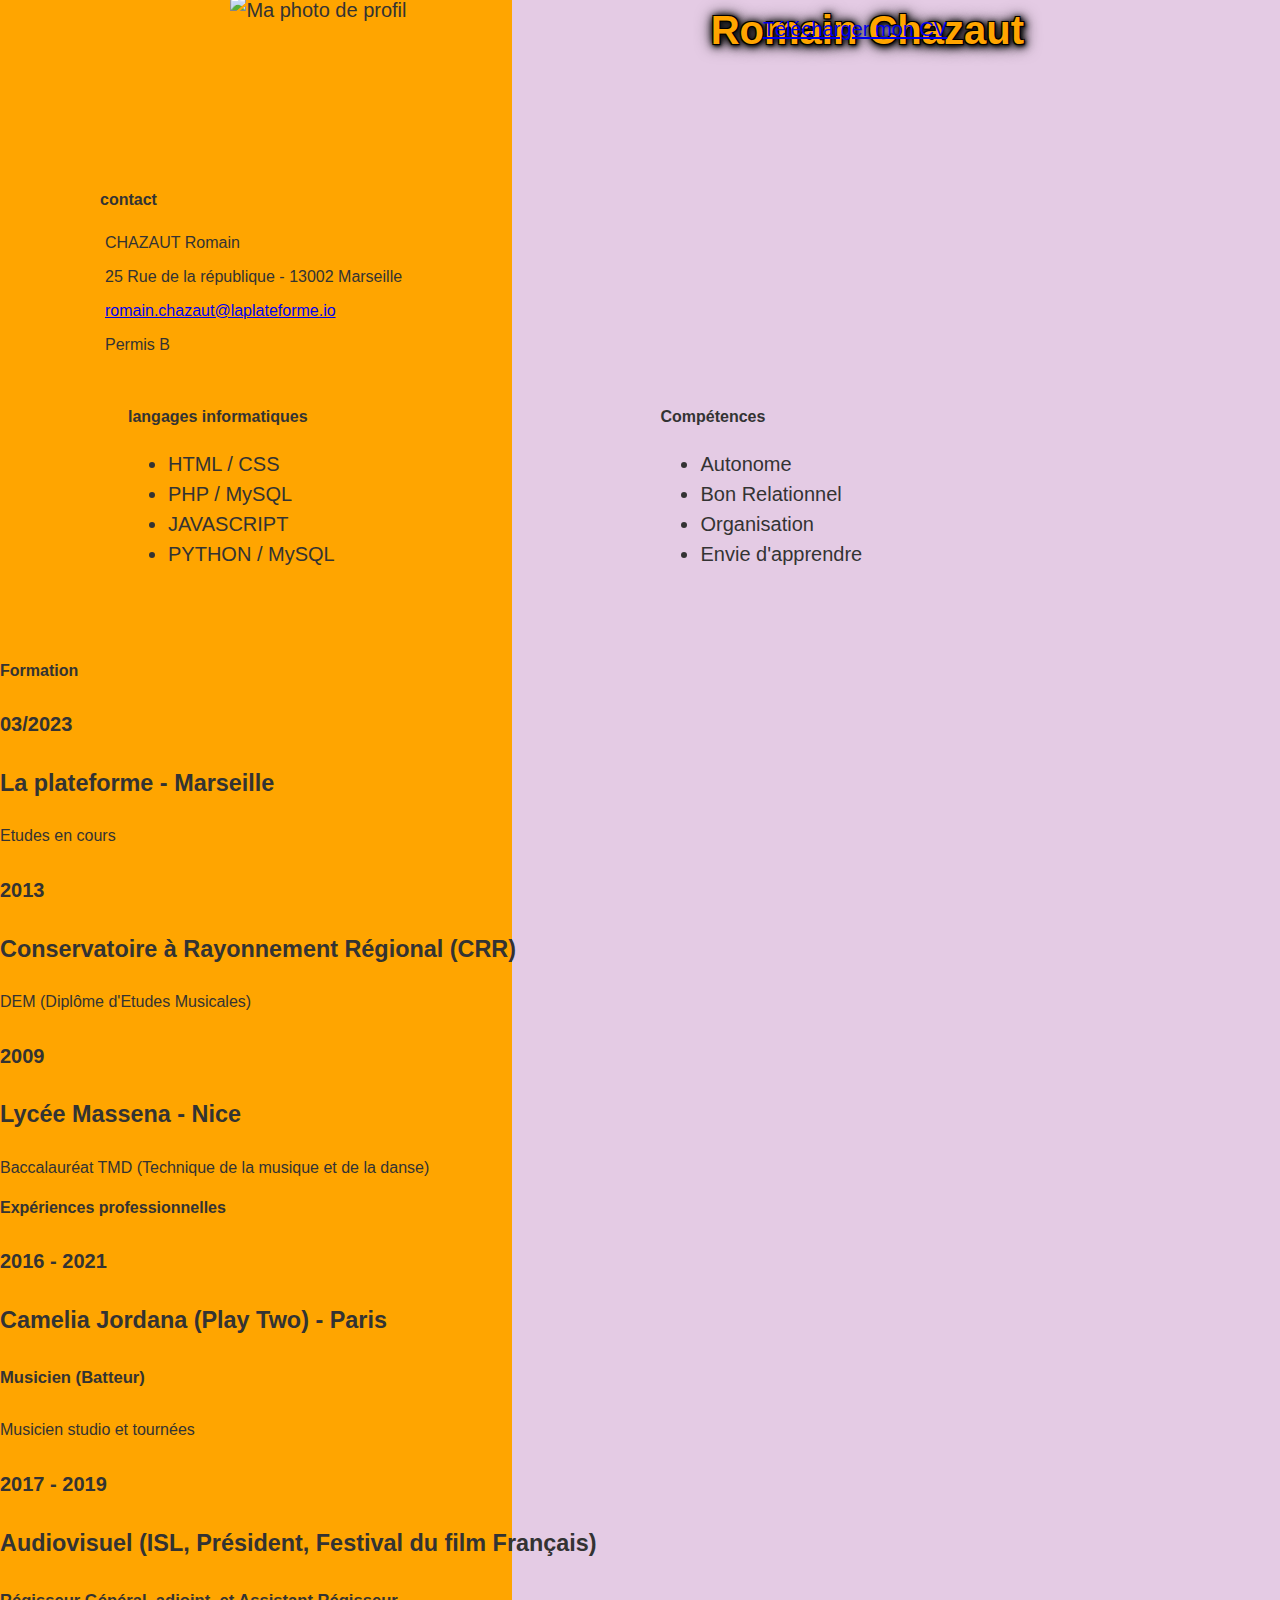
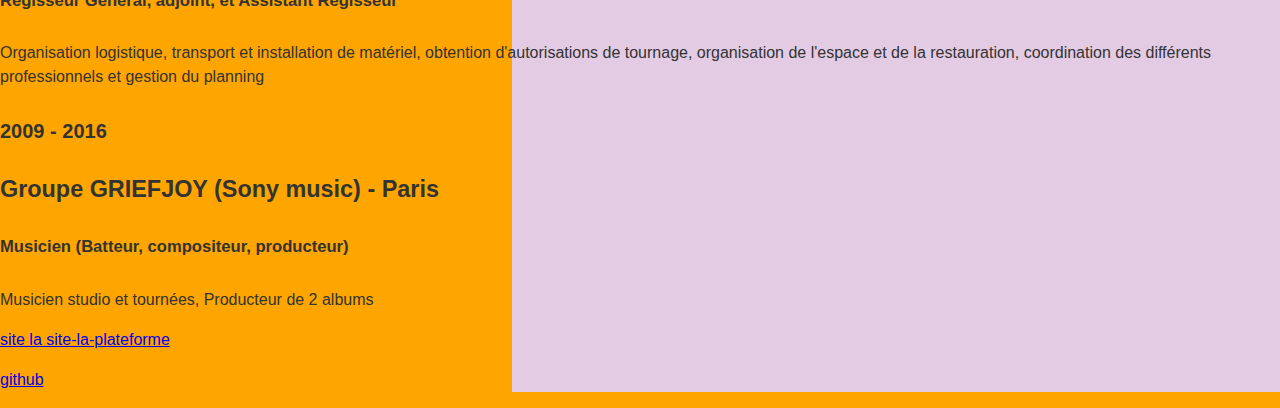
==== index.html @ e2d009b5 "4th commit" ====
<!DOCTYPE html>
<html lang="fr">
<head>
    <meta charset="UTF-8">
    <meta http-equiv="X-UA-Compatible" content="IE=edge">
    <meta name="CV" content="width=device-width, initial-scale=1.0">
    <link rel="stylesheet" href="cv-romain-chazaut.css">
    <title>Mon CV</title>
</head>
<body>
    <header>
        <h1>Romain Chazaut</h1>
    </header>


    <main>
        <section class="intro">
            <div class="photo">
                <img src="photo-profil.jpg" width="315" height="300" alt="Ma photo de profil">
            </div>
                
            <article class="A-propos">
                <div>
                    <h2>A propos de moi</h2>
                        <p>La plateforme Marseille - développement Web</p>
                        <a href="#" download>Télécharger mon CV</a>
                </div>
            </article>
        </section>
        <section class="Contact">
                <div class="contact">
                    <h2>contact</h2>
                <div class="contact-flex">
                        <p>CHAZAUT Romain</p>
                </div>
                <div class="contact-flex">
                        <p>25 Rue de la république - 13002 Marseille</p>
                </div>
                <div class="contact-flex">
                        <p><a href="mailto:romain.chazaut@laplateforme.io">romain.chazaut@laplateforme.io</a></p>
                </div>
                <div class="contact-flex">
                        <p>Permis B </p>
                </div>
                <div class="social">
                            <a href="#"><img src="" alt=""></a>
                </div>
        </section>

        
        <section class="Comp">
            <article>
                <h2>langages informatiques</h2>
                <ul>
                    <li>HTML / CSS</li>
                    <li>PHP / MySQL</li>
                    <li>JAVASCRIPT</li>
                    <li>PYTHON / MySQL</li>
                </ul>
            </article>
            <article>
                <h2>Compétences</h2>
                <ul>
                    <li>Autonome</li>
                    <li>Bon Relationnel</li>
                    <li>Organisation</li>
                    <li>Envie d'apprendre</li>
                </ul>
            </article>
        </section>


        <section>
                <h2>Formation</h2>
            <div>
                <h4>03/2023</h4>
                <h3>La plateforme - Marseille</h3>
                    <p>Etudes en cours</p>
            </div>
            <div>
                <h4>2013</h4>
                <h3>Conservatoire à Rayonnement Régional (CRR)</h3>
                    <p>DEM (Diplôme d'Etudes Musicales)</p>
            </div>
            <div>
                <h4>2009</h4>
                <h3>Lycée Massena - Nice</h3>
                    <p>Baccalauréat TMD (Technique de la musique et de la danse)</p>
            </div>
        </section>

        <section>
                <h2>Expériences professionnelles</h2>

            <div>
                <h4>2016 - 2021</h4>
                <h3>Camelia Jordana (Play Two) - Paris</h3>
                <h5>Musicien (Batteur)</h5>
                    <p>Musicien studio et tournées</p>
            </div>    
            <div>
                <h4>2017 - 2019</h4>
                <h3>Audiovisuel (ISL, Président, Festival du film Français)</h3>
                <h5>Régisseur Général, adjoint, et Assistant Régisseur</h5>
                    <p>Organisation logistique, transport et installation de matériel, obtention d'autorisations de tournage, organisation de l'espace et de la restauration, coordination des différents professionnels et gestion du planning</p>
            </div>
            <div>
                <h4>2009 - 2016</h4>
                <h3>Groupe GRIEFJOY (Sony music) - Paris</h3>
                <h5>Musicien (Batteur, compositeur, producteur)</h5>
                    <p>Musicien studio et tournées, Producteur de 2 albums</p>
                </div>
        </section>

        <a target="_blank" href="site-la-plateforme/accueil.html"><p>site la site-la-plateforme</p></a>
        <a target="_blank" href="https://github.com/romain-chazaut/Plesk"><p>github</p></a>
       
    </main>
    
    
</body>
</html>
---- cv-romain-chazaut.css ----
body {
    font-family: Arial, sans-serif;
    font-size: 20px;
    line-height: 1.5;
    color: #333;
    margin: 0;
    padding: 0;
    position: relative;
    background-color: #FFA500;
}

body::before {
    content: "";
    position: absolute;
    top: 0;
    right: 0;
    width: 60%;
    bottom: 0;
    background-color: #E4CBE4;
    z-index: -1;
}

h1, h2, p {
    font-size: medium;
}

h4 {
    font-size: 20px;
}

.intro, .Comp {
    display: flex;
    justify-content: space-between;
    align-items: center;
    padding: 0 10%;
    margin-bottom: 50px;
}

.Comp {
    flex-wrap: wrap;
}

.photo {
    margin: -65px 0 100px 10%;
}

.A-propos {
    text-align: right;
    margin: -220px 20% 0 0;
    
}

.Contact .contact { 
    display: flex;
    flex-direction: column;
    align-items: flex-start;
    margin: 50px 0 0 50px;
    padding-left: 50px;
}

.Contact p {
    margin: 5px;
}

h1 {
    text-align: right;
    text-shadow: -1px -1px 0 #000, 1px -1px 0 #000, -1px 1px 0 #000, 1px 1px 0 #000, 1px 1px 2px #141414, 1px 1px 3px #141414, 1px 1px 5px #141414, 1px 1px 7px #141414, 1px 1px 10px #141414, 1px 1px 12px #141414, 1px 1px 18px #141414;
    color: #FFA500;
    margin: 0 20% 0 0;
    font-size: 40px;
    
}

.Comp ul {
    list-style-position: inherit; 
}

.Comp li {
    text-align: left;
}

.Comp article {
    flex: 0 0 48%;
    box-sizing: border-box;
    margin-bottom: 20px;
}
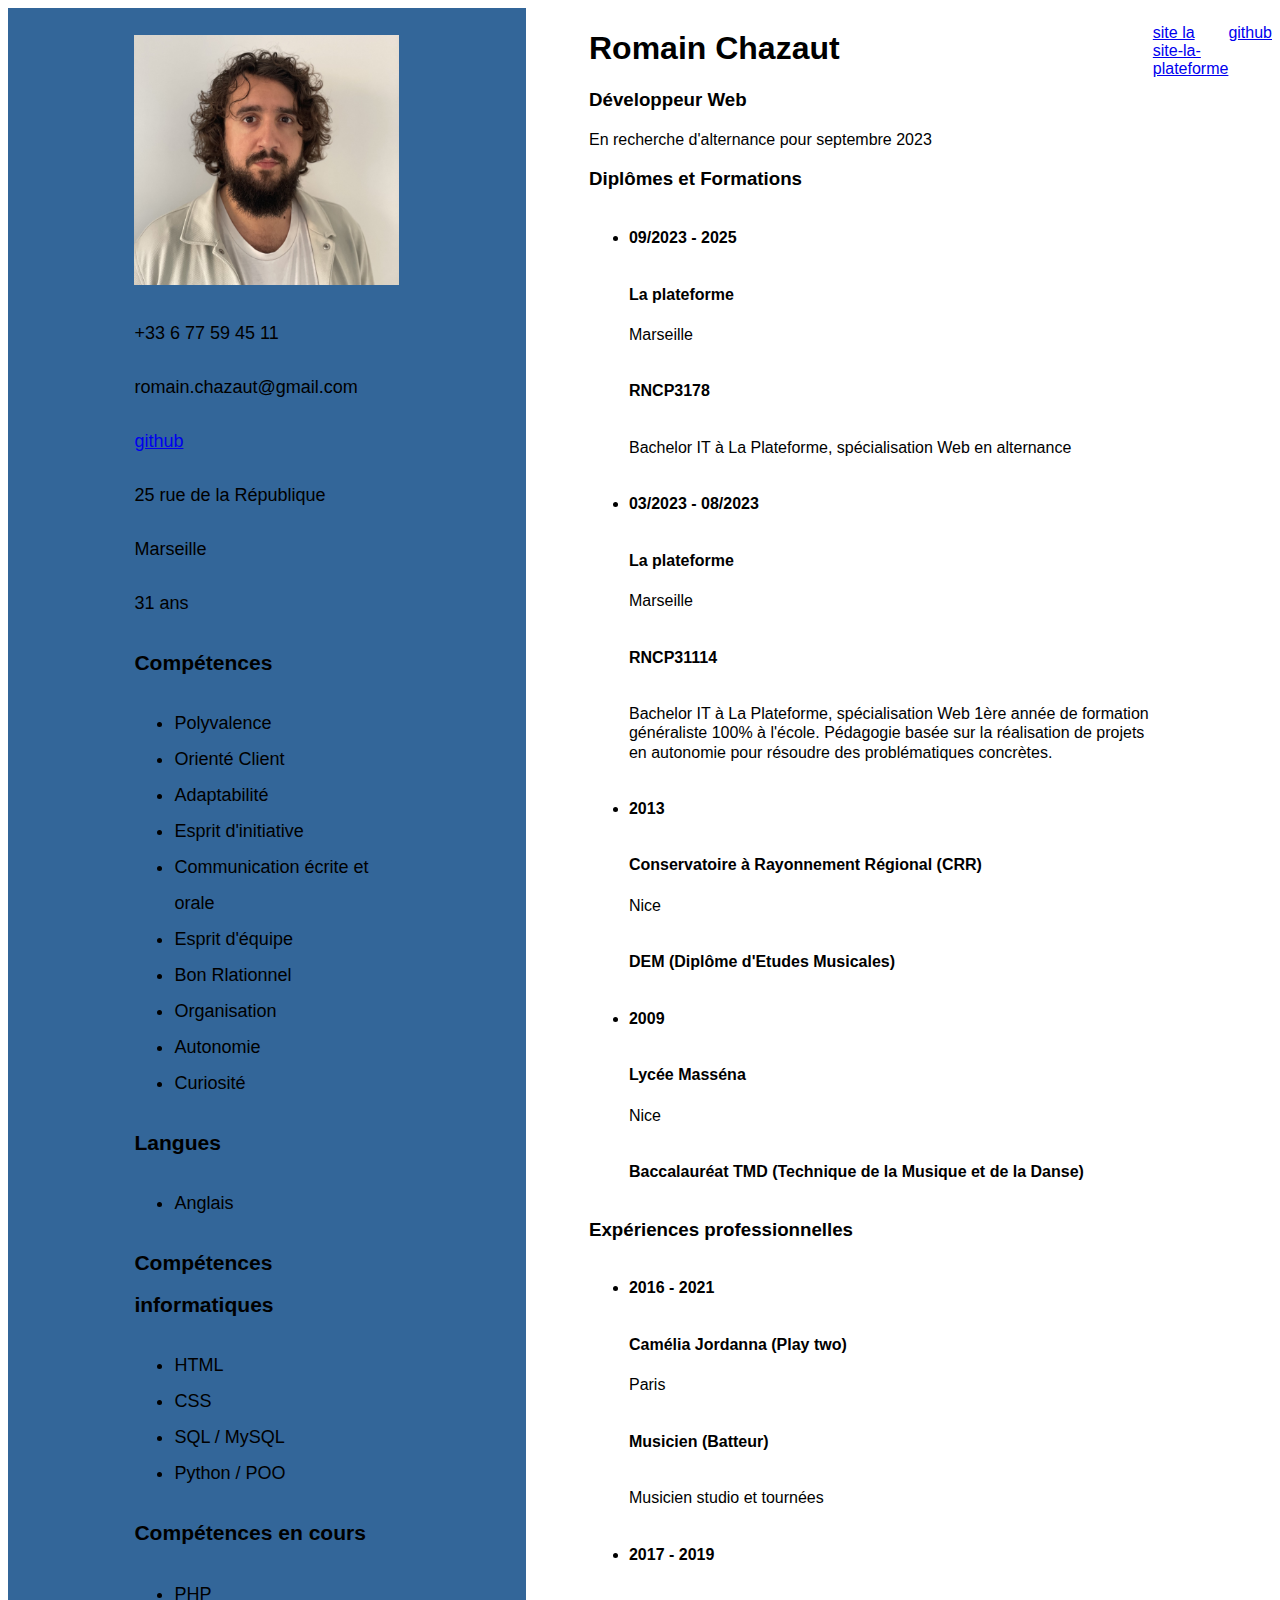
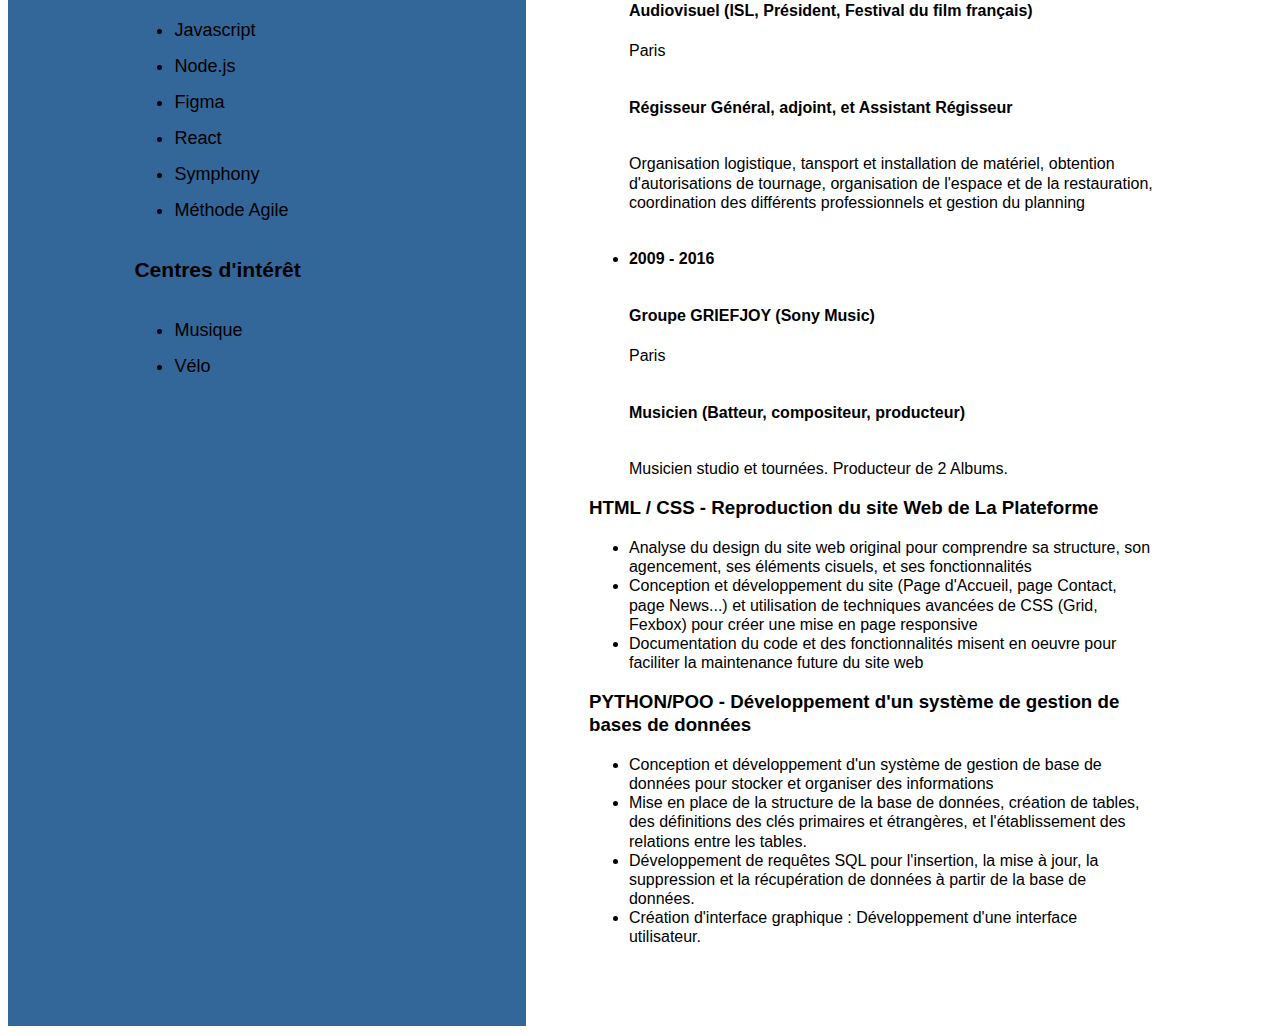
==== commit b0fe5816: "commit new CV" ====
--- a/index.html
+++ b/index.html
@@ -8,109 +8,151 @@
     <title>Mon CV</title>
 </head>
 <body>
-    <header>
-        <h1>Romain Chazaut</h1>
-    </header>
 
 
     <main>
-        <section class="intro">
+        <section class="column-left">
             <div class="photo">
-                <img src="photo-profil.jpg" width="315" height="300" alt="Ma photo de profil">
+                <img src="photo-profil.jpg" width="265" height="250" alt="Ma photo de profil">
             </div>
-                
-            <article class="A-propos">
-                <div>
-                    <h2>A propos de moi</h2>
-                        <p>La plateforme Marseille - développement Web</p>
-                        <a href="#" download>Télécharger mon CV</a>
-                </div>
+            <p>+33 6 77 59 45 11</p>
+            <p>romain.chazaut@gmail.com</p>
+            <a href="https://github.com/romain-chazaut"><p>github</p></a>
+            <p>25 rue de la République</p>
+            <p>Marseille</p>
+            <p>31 ans</p>
+            <h3>Compétences</h3>
+            <ul>
+                <li>Polyvalence</li>
+                <li>Orienté Client</li>
+                <li>Adaptabilité</li>
+                <li>Esprit d'initiative</li>
+                <li>Communication écrite et orale</li>
+                <li>Esprit d'équipe</li>
+                <li>Bon Rlationnel</li>
+                <li>Organisation</li>
+                <li>Autonomie</li>
+                <li>Curiosité</li>
+            </ul>
+            <h3>Langues</h3>
+            <ul>
+                <li>Anglais</li>
+            </ul>
+            <h3>Compétences informatiques</h3>
+            <ul>
+                <li>HTML</li>
+                <li>CSS</li>
+                <li>SQL / MySQL</li>
+                <li>Python / POO</li>
+            </ul>
+            <h3>Compétences en cours</h3>
+            <ul>
+                <li>PHP</li>
+                <li>Javascript</li>
+                <li>Node.js</li>
+                <li>Figma</li>
+                <li>React</li>
+                <li>Symphony</li>
+                <li>Méthode Agile</li>
+            </ul>
+            <h3>Centres d'intérêt</h3>
+            <ul>
+                <li>Musique</li>
+                <li>Vélo</li>
+            </ul>
+
+
+
+        </section>
+        <section class="column-right">
+            <header>
+                <h1>Romain Chazaut</h1>
+                <h3>Développeur Web</h3>
+                <p>En recherche d'alternance pour septembre 2023</p>
+            </header>
+            <article class="sudies1">
+                <h3>Diplômes et Formations</h3>
+                <ul><li><h6>09/2023 - 2025 </h6>
+                <h4>La plateforme</h4>
+                <p>Marseille</p>
+                <h6>RNCP3178</h6>
+                <p>Bachelor IT à La Plateforme, spécialisation Web en alternance</p></li></ul>
             </article>
-        </section>
-        <section class="Contact">
-                <div class="contact">
-                    <h2>contact</h2>
-                <div class="contact-flex">
-                        <p>CHAZAUT Romain</p>
-                </div>
-                <div class="contact-flex">
-                        <p>25 Rue de la république - 13002 Marseille</p>
-                </div>
-                <div class="contact-flex">
-                        <p><a href="mailto:romain.chazaut@laplateforme.io">romain.chazaut@laplateforme.io</a></p>
-                </div>
-                <div class="contact-flex">
-                        <p>Permis B </p>
-                </div>
-                <div class="social">
-                            <a href="#"><img src="" alt=""></a>
-                </div>
+            <article class="studies2">
+                <ul><li><h6>03/2023 - 08/2023</h6>
+                <h4>La plateforme</h4>
+                <p>Marseille</p>
+                <h6>RNCP31114</h6>
+                <p>Bachelor IT à La Plateforme, spécialisation Web 
+                   1ère année de formation généraliste 100% à l'école. 
+                   Pédagogie basée sur la réalisation de projets en autonomie pour résoudre des problématiques 
+                   concrètes.</p></li></ul>    
+            </article>
+            <article class="studies3">
+                <ul><li><h6>2013</h6>
+                <h4>Conservatoire à Rayonnement Régional (CRR)</h4>
+                <p>Nice</p>
+                <h6>DEM (Diplôme d'Etudes Musicales)</h6></li></ul>
+            </article>
+            <article class="studies4">
+                <ul><li><h6>2009</h6>
+                <h4>Lycée Masséna</h4>
+                <p>Nice</p>
+                <h6>Baccalauréat TMD (Technique de la Musique et de la Danse)</h6></li></ul>
+            </article>
+            <article class="xp-pro1">
+                <h3>Expériences professionnelles</h3>
+                <ul><li><h6>2016 - 2021</h6>
+                <h4>Camélia Jordanna (Play two)</h4>
+                <p>Paris</p>
+                <h6>Musicien (Batteur)</h6>
+                <p>Musicien studio et tournées</p></li></ul>
+            </article>
+            <article class="xp-pro2">
+                <ul><li><h6>2017 - 2019</h6>
+                <h4>Audiovisuel (ISL, Président, Festival du film français)</h4>
+                <p>Paris</p>
+                <h6>Régisseur Général, adjoint, et Assistant Régisseur</h6>
+                <p>Organisation logistique, tansport et installation de matériel, obtention 
+                   d'autorisations de tournage, organisation de l'espace et de la restauration, 
+                   coordination des différents professionnels et gestion du planning</p></li></ul>
+            </article>
+            <article class="xp-pro4">
+                <ul><li><h6>2009 - 2016</h6>
+                <h4>Groupe GRIEFJOY (Sony Music)</h4>
+                <p>Paris</p>
+                <h6>Musicien (Batteur, compositeur, producteur)</h6>
+                <p>Musicien studio et tournées. Producteur de 2 Albums.</p></li></ul>
+            </article>
+            <article class="projects">
+                <h3>HTML / CSS - Reproduction du site Web de La Plateforme</h3>
+                <ul>
+                    <li>Analyse du design du site web original pour comprendre sa structure, son agencement, ses éléments cisuels, et ses fonctionnalités</li>
+                    <li>Conception et développement du site (Page d'Accueil, page Contact, page News...) et utilisation de techniques avancées de CSS (Grid, Fexbox) pour créer une mise en page responsive</li>
+                    <li>Documentation du code et des fonctionnalités misent en oeuvre pour faciliter la maintenance future du site web</li>
+                </ul>
+                <h3>PYTHON/POO - Développement d'un système de gestion de bases de données</h3>
+                <ul>
+                    <li>Conception et développement d'un système de gestion de base de données pour stocker et organiser des informations</li>
+                    <li>Mise en place de la structure de la base de données, création de tables, des définitions des clés primaires et étrangères, et l'établissement des relations entre les tables.</li>
+                    <li>Développement de requêtes SQL pour l'insertion, la mise à jour, la suppression et la récupération de données à partir de la base de données.</li>
+                    <li>Création d'interface graphique : Développement d'une interface utilisateur.</li>
+                </ul>
+            </article>
+
+
+
         </section>
 
         
-        <section class="Comp">
-            <article>
-                <h2>langages informatiques</h2>
-                <ul>
-                    <li>HTML / CSS</li>
-                    <li>PHP / MySQL</li>
-                    <li>JAVASCRIPT</li>
-                    <li>PYTHON / MySQL</li>
-                </ul>
-            </article>
-            <article>
-                <h2>Compétences</h2>
-                <ul>
-                    <li>Autonome</li>
-                    <li>Bon Relationnel</li>
-                    <li>Organisation</li>
-                    <li>Envie d'apprendre</li>
-                </ul>
-            </article>
-        </section>
+            
+        
+    
 
 
-        <section>
-                <h2>Formation</h2>
-            <div>
-                <h4>03/2023</h4>
-                <h3>La plateforme - Marseille</h3>
-                    <p>Etudes en cours</p>
-            </div>
-            <div>
-                <h4>2013</h4>
-                <h3>Conservatoire à Rayonnement Régional (CRR)</h3>
-                    <p>DEM (Diplôme d'Etudes Musicales)</p>
-            </div>
-            <div>
-                <h4>2009</h4>
-                <h3>Lycée Massena - Nice</h3>
-                    <p>Baccalauréat TMD (Technique de la musique et de la danse)</p>
-            </div>
-        </section>
 
-        <section>
-                <h2>Expériences professionnelles</h2>
-
-            <div>
-                <h4>2016 - 2021</h4>
-                <h3>Camelia Jordana (Play Two) - Paris</h3>
-                <h5>Musicien (Batteur)</h5>
-                    <p>Musicien studio et tournées</p>
-            </div>    
-            <div>
-                <h4>2017 - 2019</h4>
-                <h3>Audiovisuel (ISL, Président, Festival du film Français)</h3>
-                <h5>Régisseur Général, adjoint, et Assistant Régisseur</h5>
-                    <p>Organisation logistique, transport et installation de matériel, obtention d'autorisations de tournage, organisation de l'espace et de la restauration, coordination des différents professionnels et gestion du planning</p>
-            </div>
-            <div>
-                <h4>2009 - 2016</h4>
-                <h3>Groupe GRIEFJOY (Sony music) - Paris</h3>
-                <h5>Musicien (Batteur, compositeur, producteur)</h5>
-                    <p>Musicien studio et tournées, Producteur de 2 albums</p>
-                </div>
-        </section>
+                
+            
 
         <a target="_blank" href="site-la-plateforme/accueil.html"><p>site la site-la-plateforme</p></a>
         <a target="_blank" href="https://github.com/romain-chazaut/Plesk"><p>github</p></a>
--- a/cv-romain-chazaut.css
+++ b/cv-romain-chazaut.css
@@ -1,86 +1,36 @@
-body {
-    font-family: Arial, sans-serif;
-    font-size: 20px;
-    line-height: 1.5;
-    color: #333;
-    margin: 0;
-    padding: 0;
-    position: relative;
-    background-color: #FFA500;
+* {
+    font-family: 'Ubuntu', sans-serif;
 }
 
-body::before {
-    content: "";
-    position: absolute;
-    top: 0;
-    right: 0;
-    width: 60%;
-    bottom: 0;
-    background-color: #E4CBE4;
-    z-index: -1;
+main {
+    display: flex;
 }
 
-h1, h2, p {
-    font-size: medium;
-}
-
-h4 {
-    font-size: 20px;
-}
-
-.intro, .Comp {
-    display: flex;
-    justify-content: space-between;
-    align-items: center;
-    padding: 0 10%;
-    margin-bottom: 50px;
-}
-
-.Comp {
-    flex-wrap: wrap;
-}
 
 .photo {
-    margin: -65px 0 100px 10%;
+    padding-top: 10%;
 }
-
-.A-propos {
-    text-align: right;
-    margin: -220px 20% 0 0;
+.column-right {
+    display: inline-block;
+    justify-content: flex-end;
+    padding-left: 5%;
+    line-height: 1.2;
+    padding-bottom: 5%;
+   
     
 }
 
-.Contact .contact { 
-    display: flex;
-    flex-direction: column;
-    align-items: flex-start;
-    margin: 50px 0 0 50px;
-    padding-left: 50px;
-}
 
-.Contact p {
-    margin: 5px;
-}
 
-h1 {
-    text-align: right;
-    text-shadow: -1px -1px 0 #000, 1px -1px 0 #000, -1px 1px 0 #000, 1px 1px 0 #000, 1px 1px 2px #141414, 1px 1px 3px #141414, 1px 1px 5px #141414, 1px 1px 7px #141414, 1px 1px 10px #141414, 1px 1px 12px #141414, 1px 1px 18px #141414;
-    color: #FFA500;
-    margin: 0 20% 0 0;
-    font-size: 40px;
+.column-left {
+    padding-left: 10%;
+    padding-right: 10%;
+    background-color: #336699;
+    font-size: large;
+    line-height: 2;
     
 }
 
-.Comp ul {
-    list-style-position: inherit; 
+h6 {
+    font-size: 16px;
 }
-
-.Comp li {
-    text-align: left;
-}
-
-.Comp article {
-    flex: 0 0 48%;
-    box-sizing: border-box;
-    margin-bottom: 20px;
-}
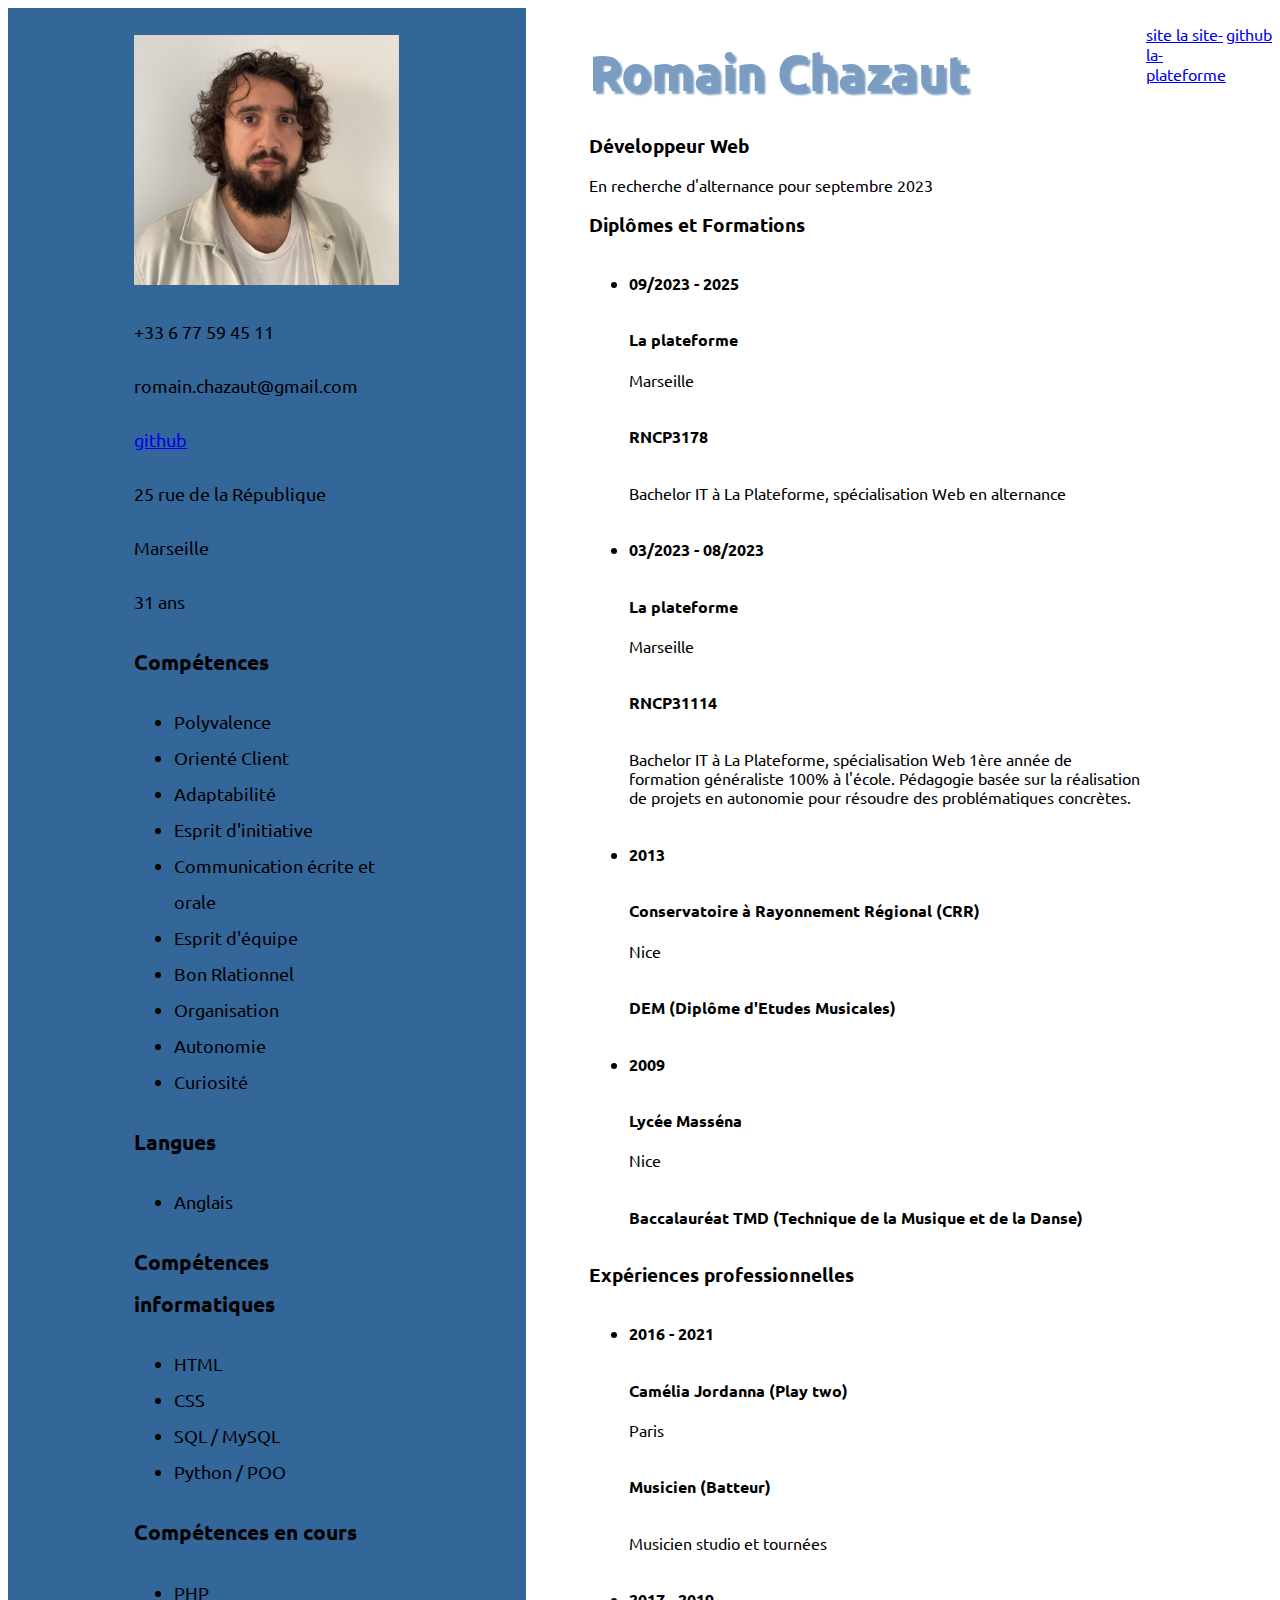
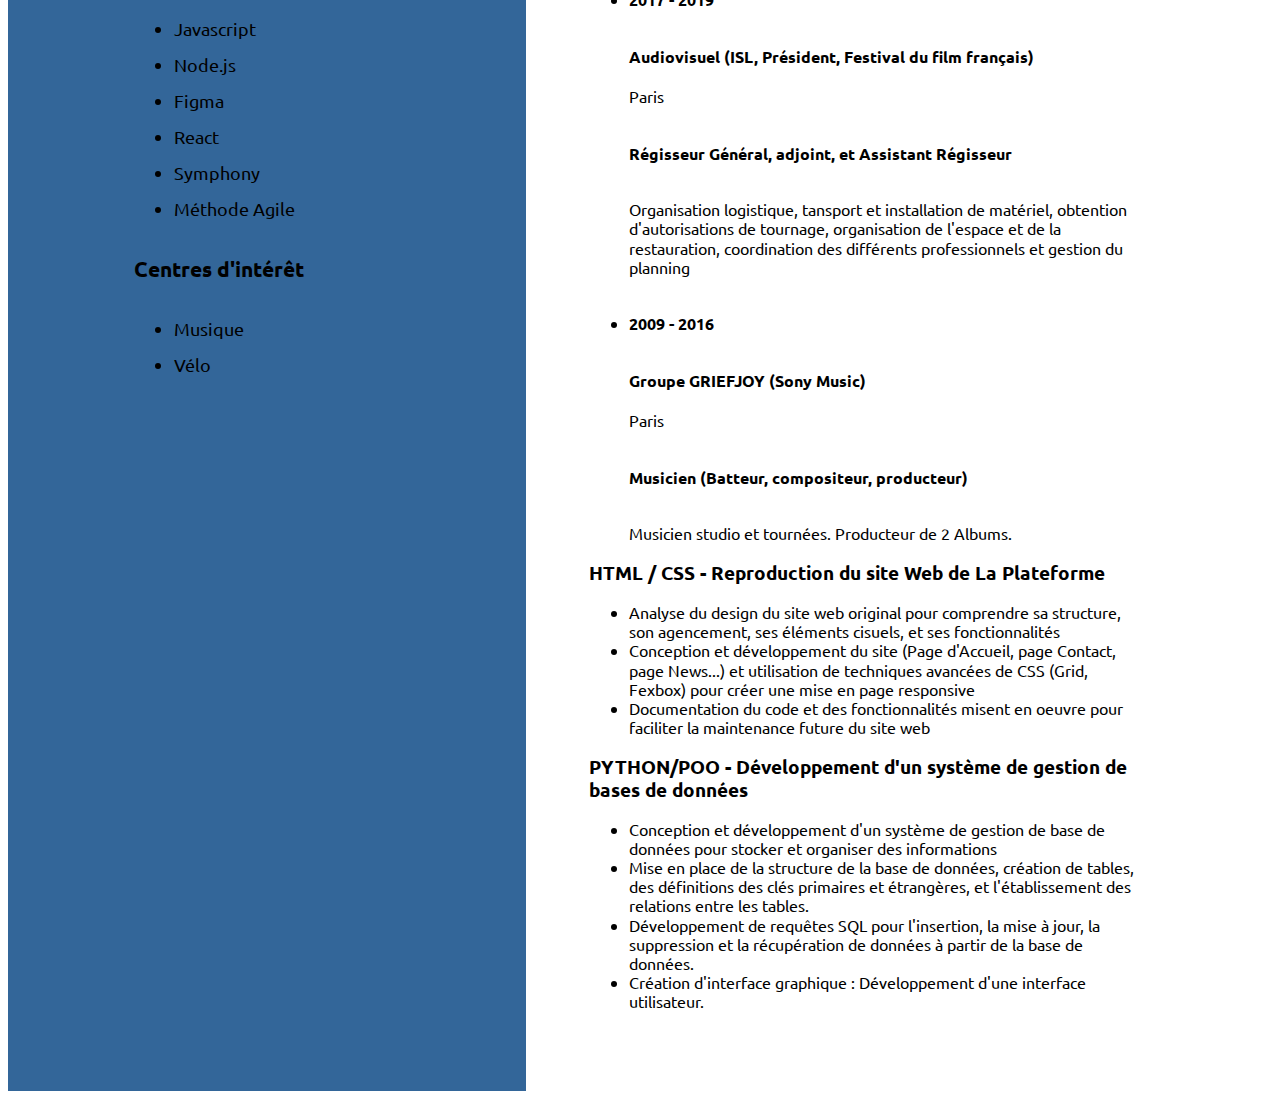
==== commit 1de0813e: "CV - Modif - Titre" ====
--- a/index.html
+++ b/index.html
@@ -5,6 +5,7 @@
     <meta http-equiv="X-UA-Compatible" content="IE=edge">
     <meta name="CV" content="width=device-width, initial-scale=1.0">
     <link rel="stylesheet" href="cv-romain-chazaut.css">
+    <link href="https://fonts.googleapis.com/css2?family=Ubuntu:ital,wght@0,400;0,700;1,400;1,500&display=swap" rel="stylesheet">
     <title>Mon CV</title>
 </head>
 <body>
--- a/cv-romain-chazaut.css
+++ b/cv-romain-chazaut.css
@@ -1,5 +1,13 @@
 * {
     font-family: 'Ubuntu', sans-serif;
+}
+
+h1 {
+    font-family: 'Ubuntu' sans-serif;
+    text-shadow: #7592ae;
+    text-shadow: 3px 3px 2px;
+    color: #7a9dc1;
+    font-size: 50px;
 }
 
 main {
@@ -9,6 +17,7 @@
 
 .photo {
     padding-top: 10%;
+    
 }
 .column-right {
     display: inline-block;
@@ -28,6 +37,7 @@
     background-color: #336699;
     font-size: large;
     line-height: 2;
+    position: relative;
     
 }
 
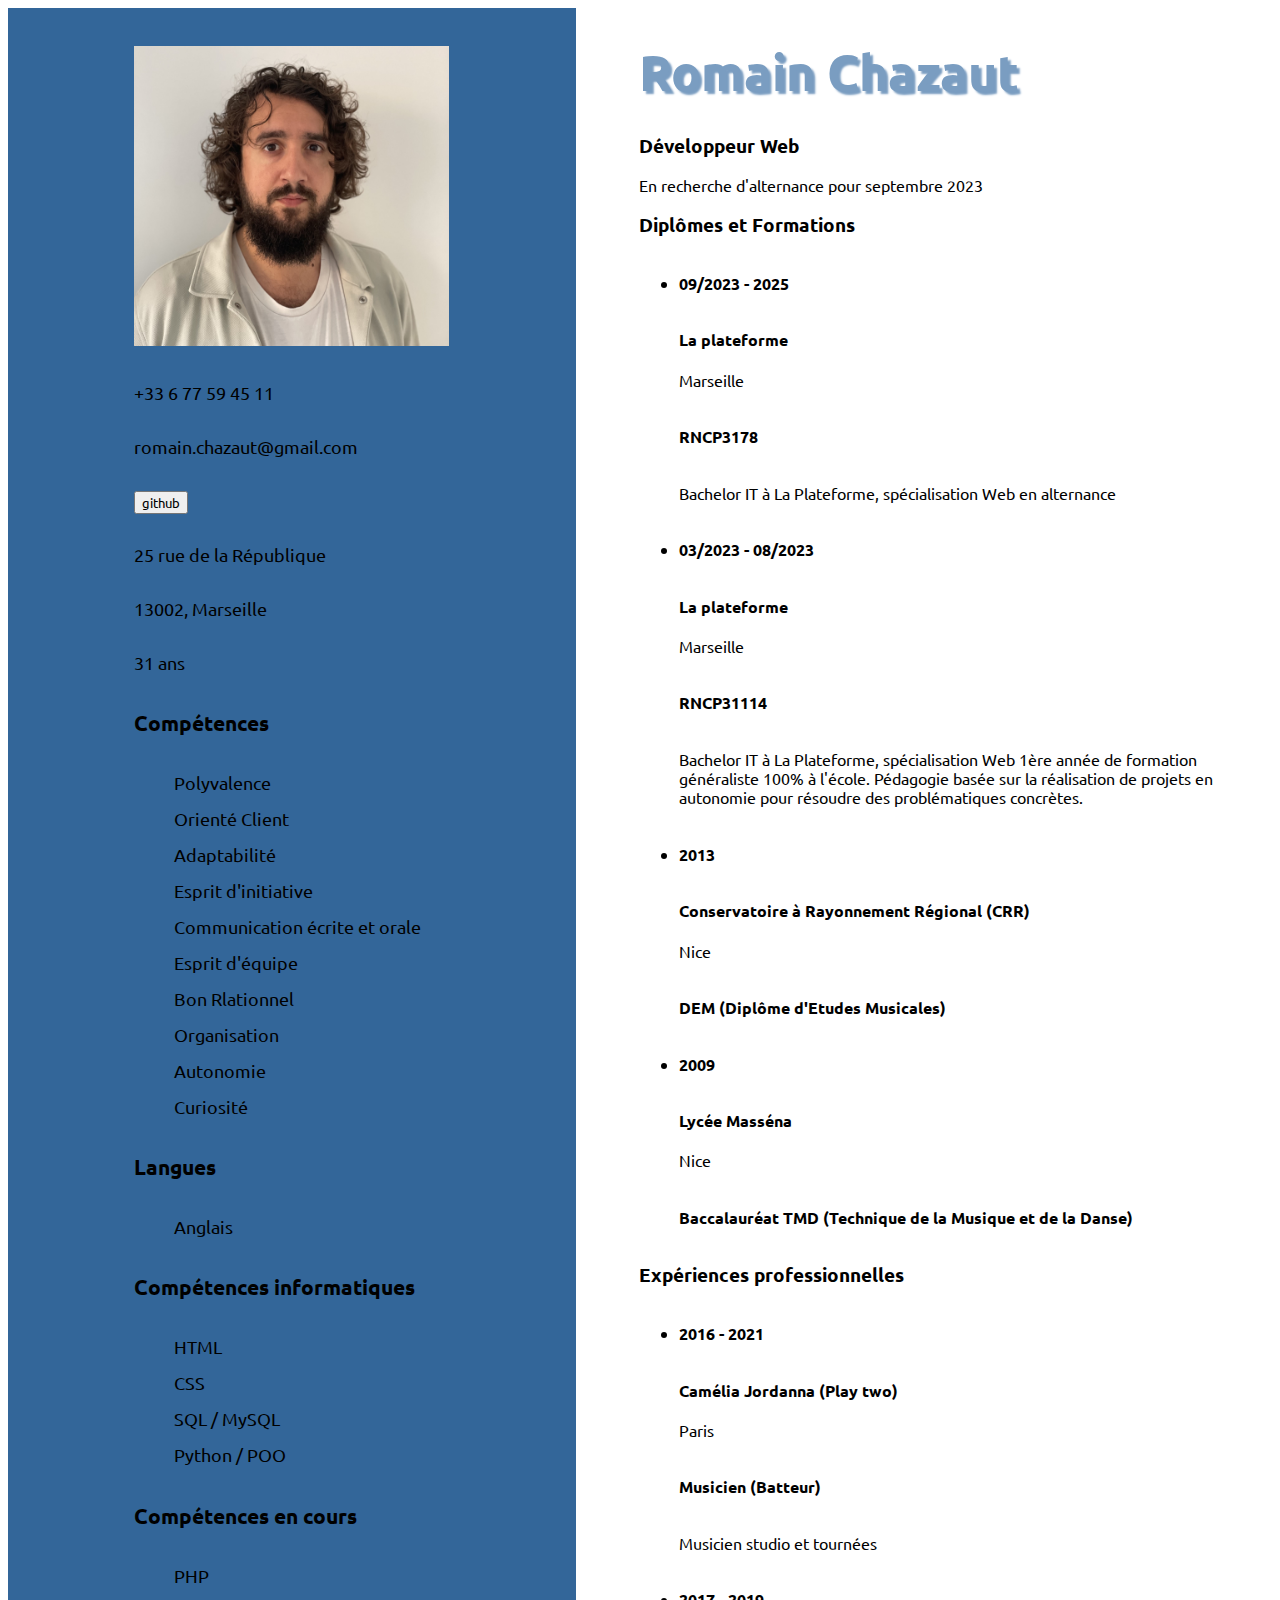
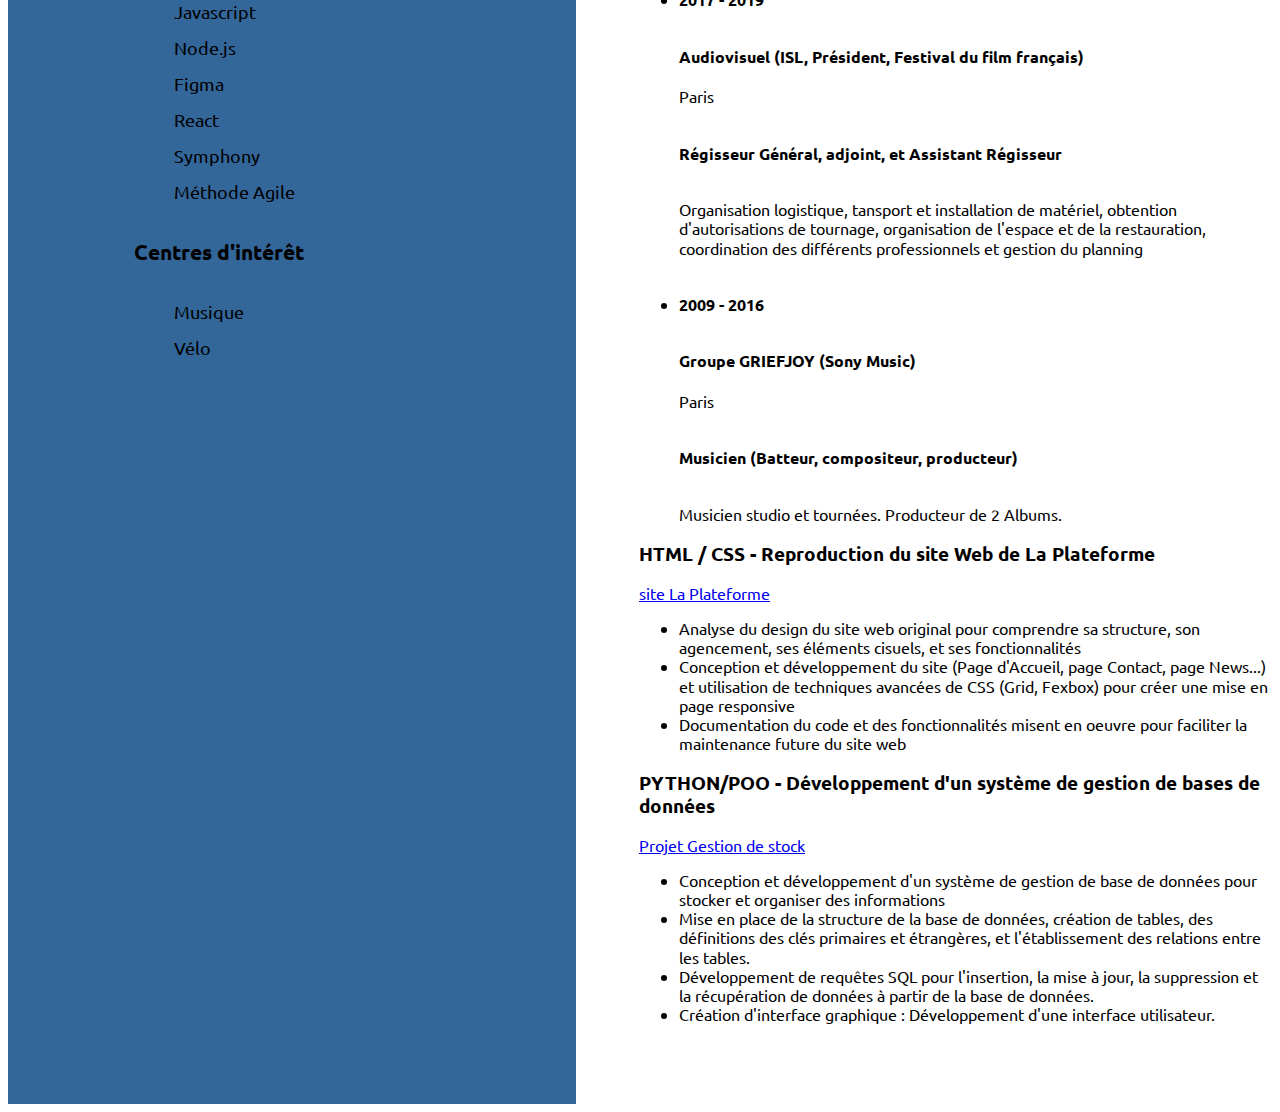
==== commit 8b76793a: "commit test CV Git Plesk" ====
--- a/index.html
+++ b/index.html
@@ -14,53 +14,54 @@
     <main>
         <section class="column-left">
             <div class="photo">
-                <img src="photo-profil.jpg" width="265" height="250" alt="Ma photo de profil">
+                <img src="photo-profil.jpg" width="315" height="300" alt="Ma photo de profil">
             </div>
             <p>+33 6 77 59 45 11</p>
             <p>romain.chazaut@gmail.com</p>
-            <a href="https://github.com/romain-chazaut"><p>github</p></a>
+            <input type="button" href="https://github.com/romain-chazaut/Plesk" value="github">
+
             <p>25 rue de la République</p>
-            <p>Marseille</p>
+            <p>13002, Marseille</p>
             <p>31 ans</p>
             <h3>Compétences</h3>
-            <ul>
-                <li>Polyvalence</li>
-                <li>Orienté Client</li>
-                <li>Adaptabilité</li>
-                <li>Esprit d'initiative</li>
-                <li>Communication écrite et orale</li>
-                <li>Esprit d'équipe</li>
-                <li>Bon Rlationnel</li>
-                <li>Organisation</li>
-                <li>Autonomie</li>
-                <li>Curiosité</li>
-            </ul>
-            <h3>Langues</h3>
-            <ul>
-                <li>Anglais</li>
-            </ul>
-            <h3>Compétences informatiques</h3>
-            <ul>
-                <li>HTML</li>
-                <li>CSS</li>
-                <li>SQL / MySQL</li>
-                <li>Python / POO</li>
-            </ul>
-            <h3>Compétences en cours</h3>
-            <ul>
-                <li>PHP</li>
-                <li>Javascript</li>
-                <li>Node.js</li>
-                <li>Figma</li>
-                <li>React</li>
-                <li>Symphony</li>
-                <li>Méthode Agile</li>
-            </ul>
-            <h3>Centres d'intérêt</h3>
-            <ul>
-                <li>Musique</li>
-                <li>Vélo</li>
-            </ul>
+                <ul class="competences">
+                    <li>Polyvalence</li>
+                    <li>Orienté Client</li>
+                    <li>Adaptabilité</li>
+                    <li>Esprit d'initiative</li>
+                    <li>Communication écrite et orale</li>
+                    <li>Esprit d'équipe</li>
+                    <li>Bon Rlationnel</li>
+                    <li>Organisation</li>
+                    <li>Autonomie</li>
+                    <li>Curiosité</li>
+                </ul>
+                <h3>Langues</h3>
+                <ul class="competences">
+                    <li>Anglais</li>
+                </ul>
+                <h3>Compétences informatiques</h3>
+                <ul class="competences">
+                    <li>HTML</li>
+                    <li>CSS</li>
+                    <li>SQL / MySQL</li>
+                    <li>Python / POO</li>
+                </ul>
+                <h3>Compétences en cours</h3>
+                <ul class="competences">
+                    <li>PHP</li>
+                    <li>Javascript</li>
+                    <li>Node.js</li>
+                    <li>Figma</li>
+                    <li>React</li>
+                    <li>Symphony</li>
+                    <li>Méthode Agile</li>
+                </ul>
+                <h3>Centres d'intérêt</h3>
+                <ul class="competences">
+                    <li>Musique</li>
+                    <li>Vélo</li>
+                </ul>
 
 
 
@@ -127,12 +128,14 @@
             </article>
             <article class="projects">
                 <h3>HTML / CSS - Reproduction du site Web de La Plateforme</h3>
+                <a target="_blank" href="site-la-plateforme/accueil.html"><p>site La Plateforme</p></a>
                 <ul>
                     <li>Analyse du design du site web original pour comprendre sa structure, son agencement, ses éléments cisuels, et ses fonctionnalités</li>
                     <li>Conception et développement du site (Page d'Accueil, page Contact, page News...) et utilisation de techniques avancées de CSS (Grid, Fexbox) pour créer une mise en page responsive</li>
                     <li>Documentation du code et des fonctionnalités misent en oeuvre pour faciliter la maintenance future du site web</li>
                 </ul>
                 <h3>PYTHON/POO - Développement d'un système de gestion de bases de données</h3>
+                <a target="_blank" href="https://github.com/romain-chazaut/gestion_de_stock"><p>Projet Gestion de stock</p></a>
                 <ul>
                     <li>Conception et développement d'un système de gestion de base de données pour stocker et organiser des informations</li>
                     <li>Mise en place de la structure de la base de données, création de tables, des définitions des clés primaires et étrangères, et l'établissement des relations entre les tables.</li>
@@ -155,8 +158,8 @@
                 
             
 
-        <a target="_blank" href="site-la-plateforme/accueil.html"><p>site la site-la-plateforme</p></a>
-        <a target="_blank" href="https://github.com/romain-chazaut/Plesk"><p>github</p></a>
+        
+        
        
     </main>
     
--- a/cv-romain-chazaut.css
+++ b/cv-romain-chazaut.css
@@ -3,7 +3,7 @@
 }
 
 h1 {
-    font-family: 'Ubuntu' sans-serif;
+    
     text-shadow: #7592ae;
     text-shadow: 3px 3px 2px;
     color: #7a9dc1;
@@ -16,7 +16,7 @@
 
 
 .photo {
-    padding-top: 10%;
+    padding-top: 12%;
     
 }
 .column-right {
@@ -25,8 +25,6 @@
     padding-left: 5%;
     line-height: 1.2;
     padding-bottom: 5%;
-   
-    
 }
 
 
@@ -38,8 +36,13 @@
     font-size: large;
     line-height: 2;
     position: relative;
-    
+    list-style: none;
 }
+
+.competences {
+    list-style: none;
+}
+
 
 h6 {
     font-size: 16px;
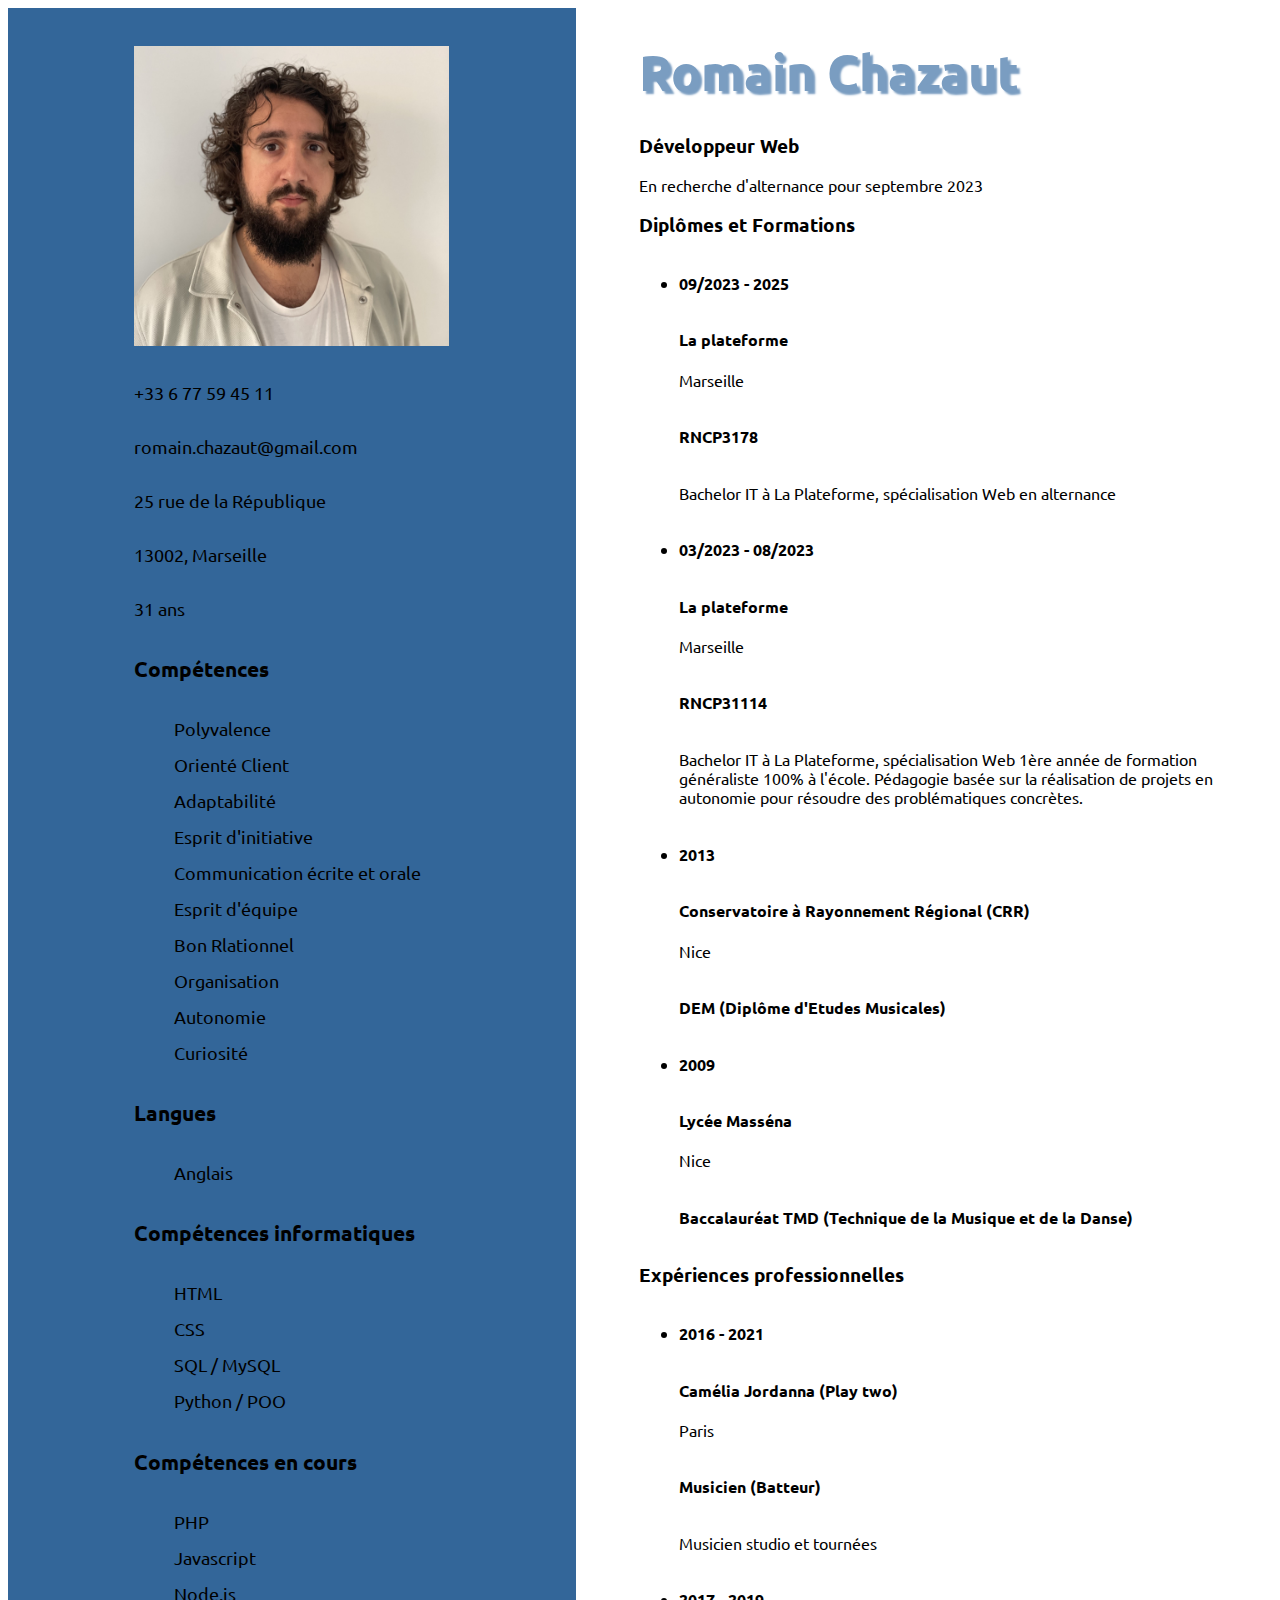
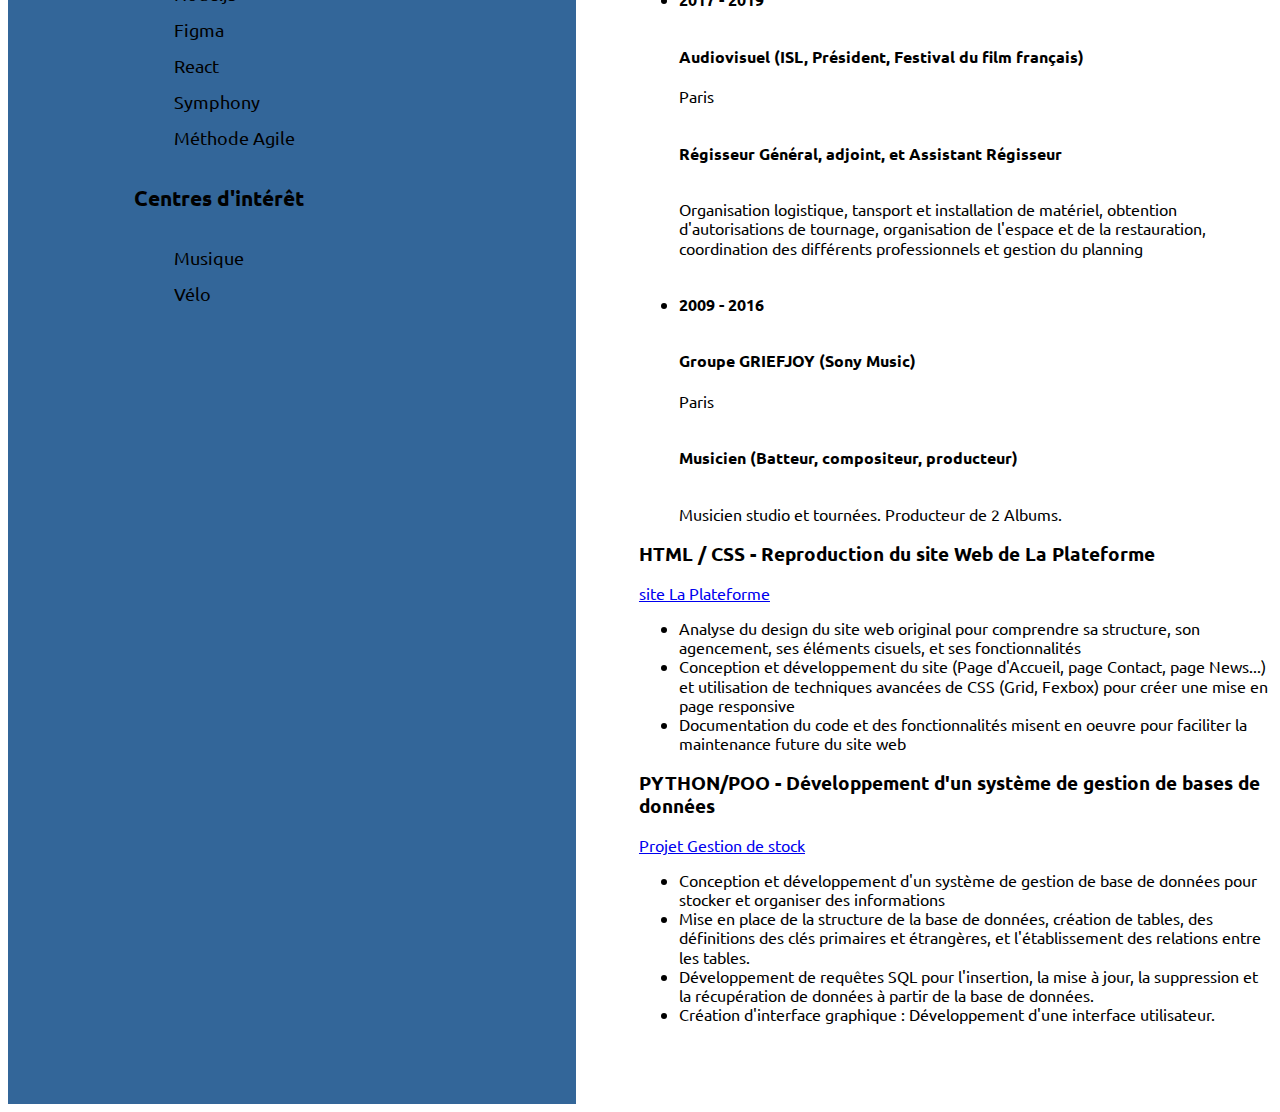
==== commit 523e1a18: "commit test CV git Plesk" ====
--- a/index.html
+++ b/index.html
@@ -18,8 +18,6 @@
             </div>
             <p>+33 6 77 59 45 11</p>
             <p>romain.chazaut@gmail.com</p>
-            <input type="button" href="https://github.com/romain-chazaut/Plesk" value="github">
-
             <p>25 rue de la République</p>
             <p>13002, Marseille</p>
             <p>31 ans</p>
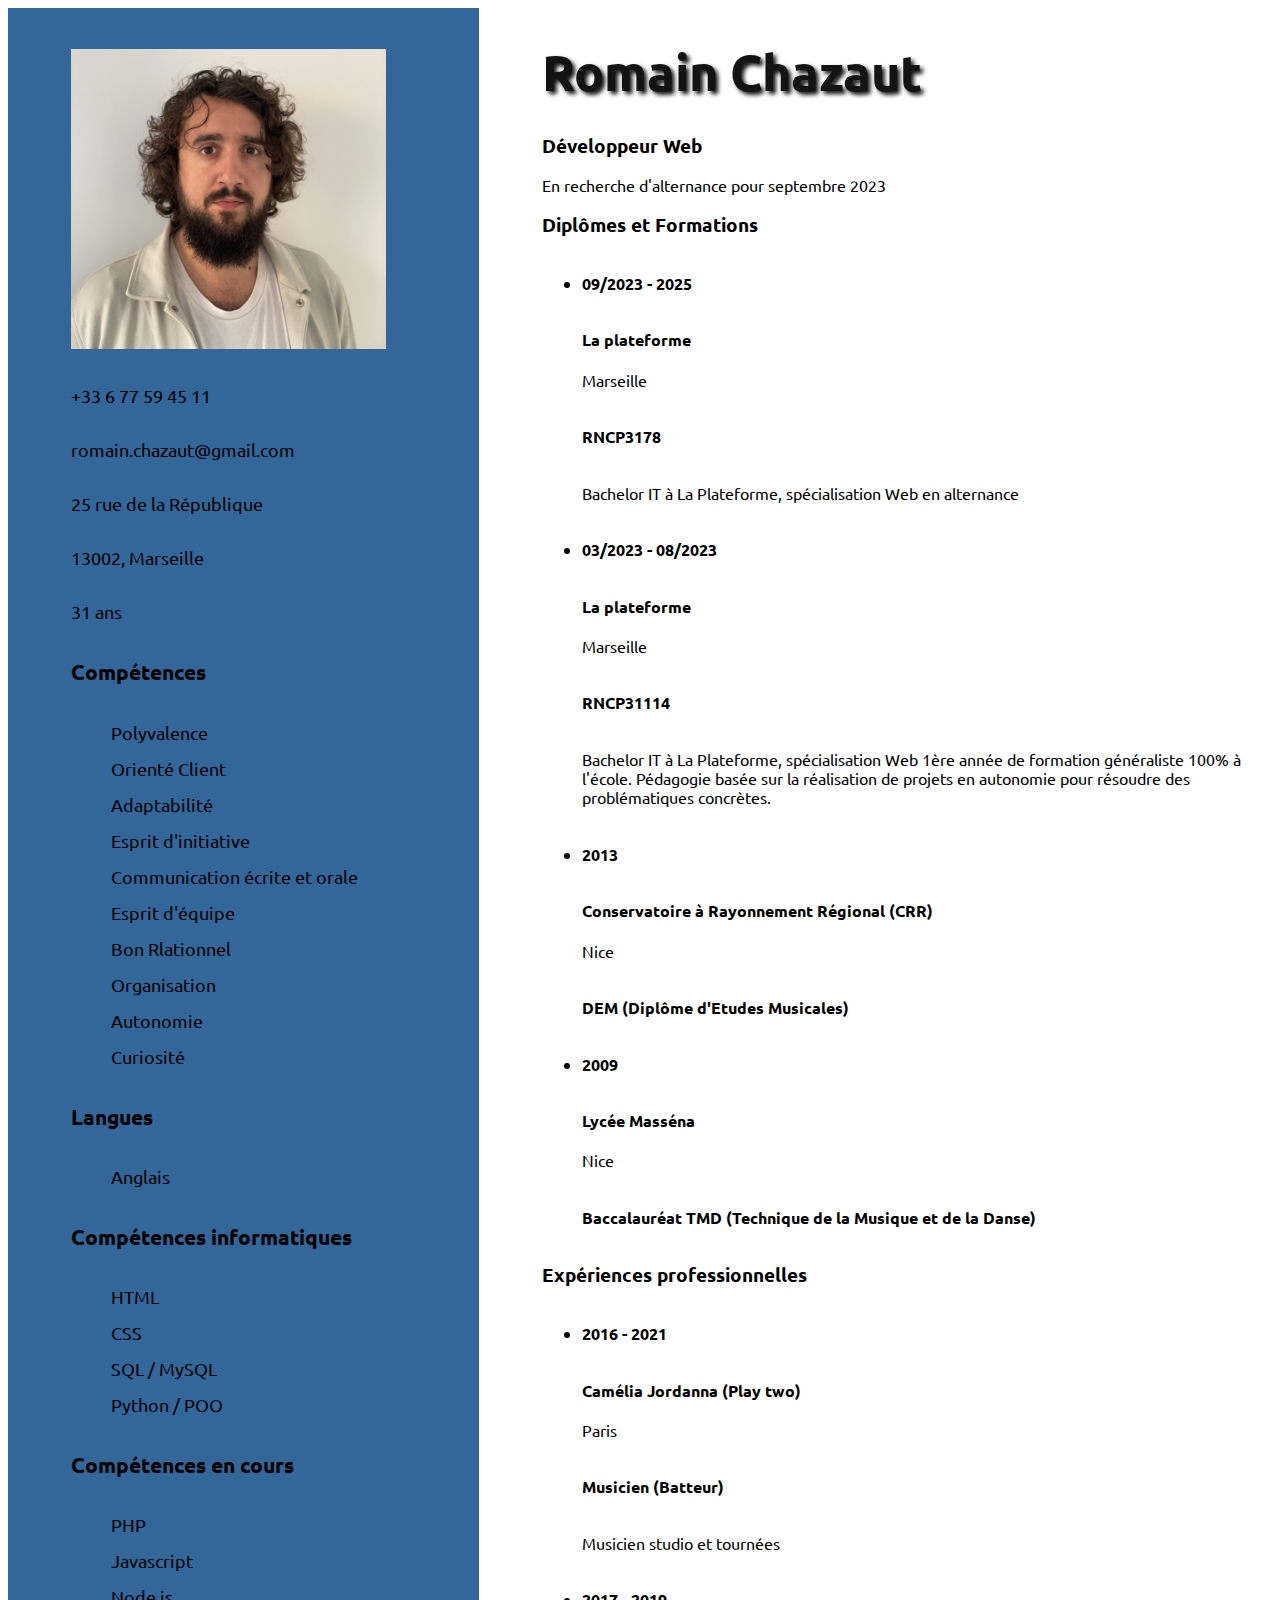
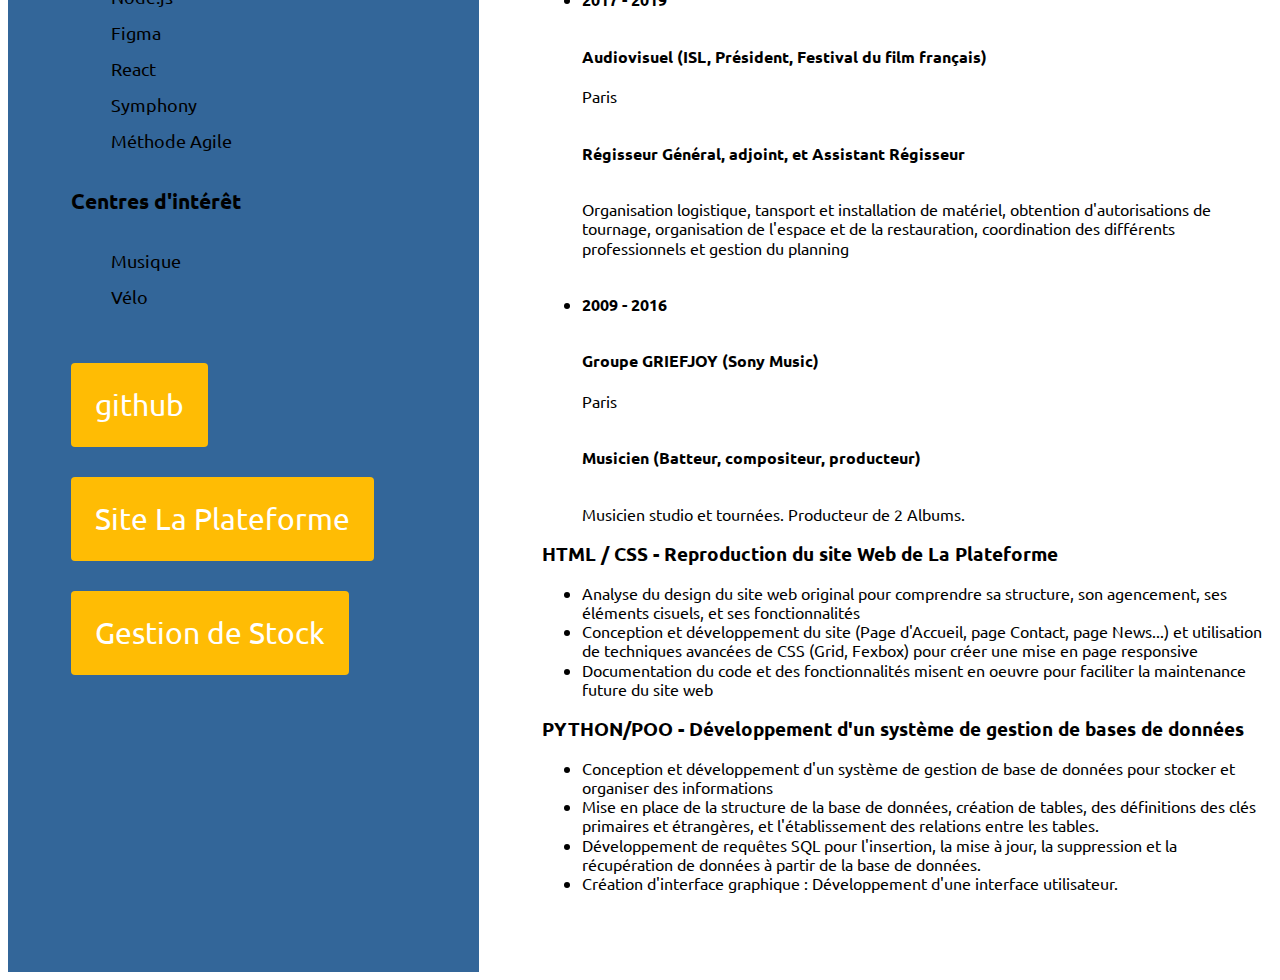
==== commit fd0c0343: "Commit CV avec bouttons terminés" ====
--- a/index.html
+++ b/index.html
@@ -16,6 +16,7 @@
             <div class="photo">
                 <img src="photo-profil.jpg" width="315" height="300" alt="Ma photo de profil">
             </div>
+            
             <p>+33 6 77 59 45 11</p>
             <p>romain.chazaut@gmail.com</p>
             <p>25 rue de la République</p>
@@ -60,6 +61,13 @@
                     <li>Musique</li>
                     <li>Vélo</li>
                 </ul>
+
+                <div class="projects">
+                    <a target="_blank" href="https://github.com/romain-chazaut" class="button">github</a>     
+                    <a target="_blank" href="site-la-plateforme/accueil.html" class="button1">Site La Plateforme</a>
+                    <a target="_blank" href="https://github.com/romain-chazaut/gestion_de_stock" class="button1">Gestion de Stock</a>
+                </div>
+                
 
 
 
@@ -125,15 +133,15 @@
                 <p>Musicien studio et tournées. Producteur de 2 Albums.</p></li></ul>
             </article>
             <article class="projects">
-                <h3>HTML / CSS - Reproduction du site Web de La Plateforme</h3>
-                <a target="_blank" href="site-la-plateforme/accueil.html"><p>site La Plateforme</p></a>
+                <h3>HTML / CSS - Reproduction du site Web de La Plateforme </h3>
+                
                 <ul>
                     <li>Analyse du design du site web original pour comprendre sa structure, son agencement, ses éléments cisuels, et ses fonctionnalités</li>
                     <li>Conception et développement du site (Page d'Accueil, page Contact, page News...) et utilisation de techniques avancées de CSS (Grid, Fexbox) pour créer une mise en page responsive</li>
                     <li>Documentation du code et des fonctionnalités misent en oeuvre pour faciliter la maintenance future du site web</li>
                 </ul>
                 <h3>PYTHON/POO - Développement d'un système de gestion de bases de données</h3>
-                <a target="_blank" href="https://github.com/romain-chazaut/gestion_de_stock"><p>Projet Gestion de stock</p></a>
+                
                 <ul>
                     <li>Conception et développement d'un système de gestion de base de données pour stocker et organiser des informations</li>
                     <li>Mise en place de la structure de la base de données, création de tables, des définitions des clés primaires et étrangères, et l'établissement des relations entre les tables.</li>
--- a/cv-romain-chazaut.css
+++ b/cv-romain-chazaut.css
@@ -2,11 +2,13 @@
     font-family: 'Ubuntu', sans-serif;
 }
 
+
+
 h1 {
     
-    text-shadow: #7592ae;
-    text-shadow: 3px 3px 2px;
-    color: #7a9dc1;
+    text-shadow: #ff5c04;
+    text-shadow: 3px 3px 4px;
+    color:#131313;
     font-size: 50px;
 }
 
@@ -25,13 +27,37 @@
     padding-left: 5%;
     line-height: 1.2;
     padding-bottom: 5%;
+    
 }
 
 
 
+
+
+.button {
+    display: inline-block;
+    padding-left: 30%;
+    padding: 12px 24px;
+    margin-top: 20%;
+    background-color: #ffbc04;
+    color: #fff;
+    text-decoration: none;
+    font-size: 30px;
+    margin-top: 30px;
+    border-radius: 4px;
+    transition: background-color 0.3s ease;
+  }
+  
+  .button:hover {
+    background-color: #a6abb0;
+  }
+  
+
+
+
 .column-left {
-    padding-left: 10%;
-    padding-right: 10%;
+    padding-left: 5%;
+    padding-right: 5%;
     background-color: #336699;
     font-size: large;
     line-height: 2;
@@ -47,3 +73,24 @@
 h6 {
     font-size: 16px;
 }
+
+
+.button1 {
+    display: inline-block;
+    padding-left: 30%;
+    padding: 12px 24px;
+    background-color: #ffbc04;
+    color: #fff;
+    text-decoration: none;
+    font-size: 30px;
+    margin-top: 30px;
+    border-radius: 4px;
+    transition: background-color 0.3s ease;
+  }
+  
+.button1:hover {
+    background-color: #a6abb0;
+}
+
+
+
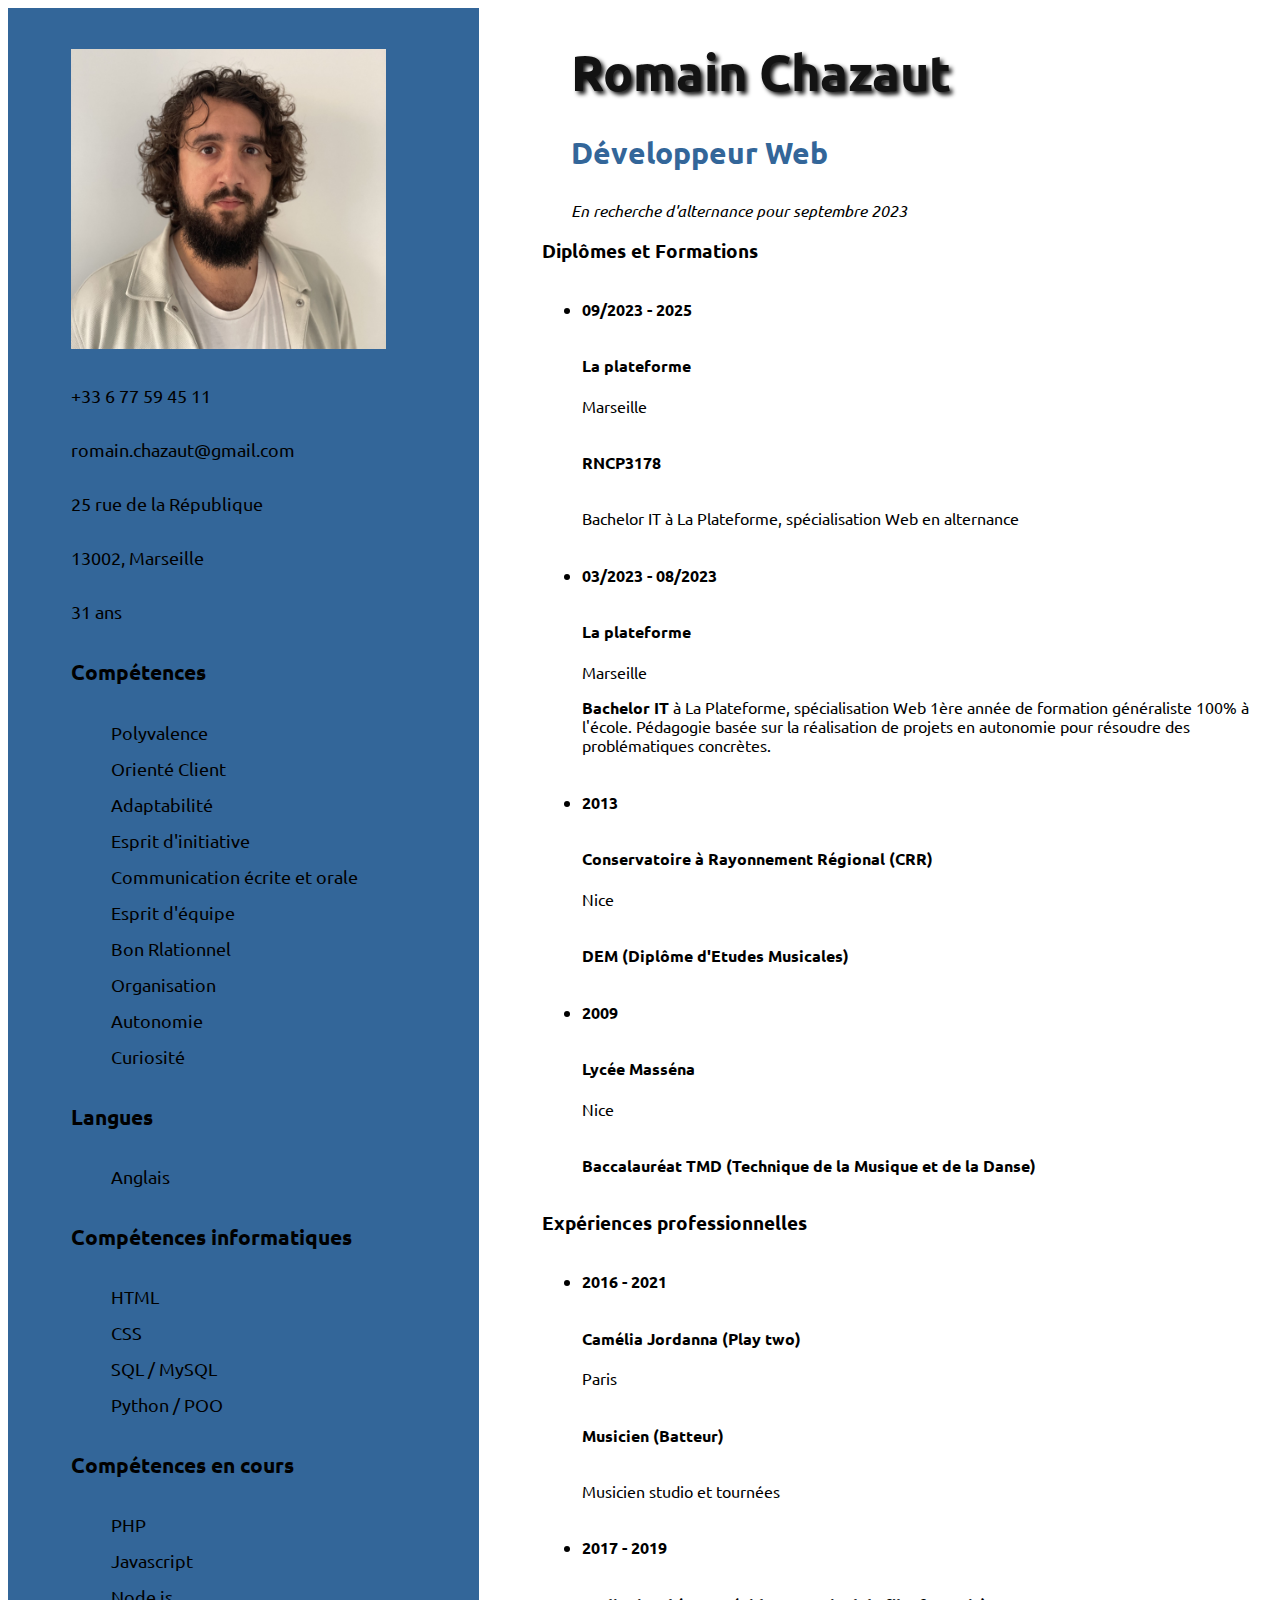
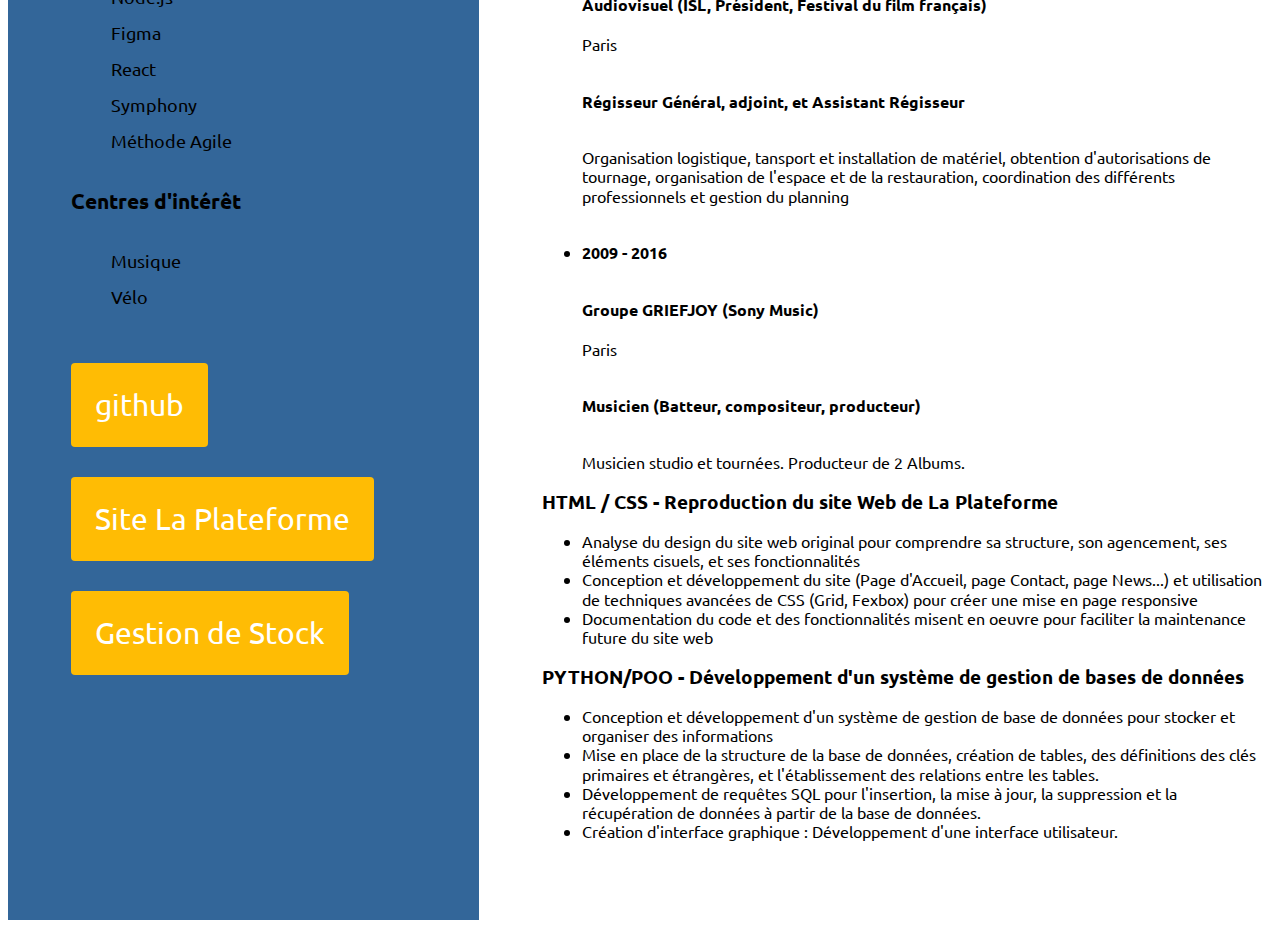
==== commit 40513ee4: "Final commit" ====
--- a/index.html
+++ b/index.html
@@ -76,7 +76,7 @@
             <header>
                 <h1>Romain Chazaut</h1>
                 <h3>Développeur Web</h3>
-                <p>En recherche d'alternance pour septembre 2023</p>
+                <i>En recherche d'alternance pour septembre 2023</I>
             </header>
             <article class="sudies1">
                 <h3>Diplômes et Formations</h3>
@@ -90,8 +90,7 @@
                 <ul><li><h6>03/2023 - 08/2023</h6>
                 <h4>La plateforme</h4>
                 <p>Marseille</p>
-                <h6>RNCP31114</h6>
-                <p>Bachelor IT à La Plateforme, spécialisation Web 
+                <p> <strong>Bachelor IT</strong>  à La Plateforme, spécialisation Web 
                    1ère année de formation généraliste 100% à l'école. 
                    Pédagogie basée sur la réalisation de projets en autonomie pour résoudre des problématiques 
                    concrètes.</p></li></ul>    
--- a/cv-romain-chazaut.css
+++ b/cv-romain-chazaut.css
@@ -2,6 +2,15 @@
     font-family: 'Ubuntu', sans-serif;
 }
 
+header {
+    margin-left: 4%;
+    font-family: Arial, Helvetica, sans-serif;
+}
+
+header h3 {
+    font-size: 30px;
+    color: #336699;
+}
 
 
 h1 {
@@ -10,6 +19,8 @@
     text-shadow: 3px 3px 4px;
     color:#131313;
     font-size: 50px;
+    
+    
 }
 
 main {
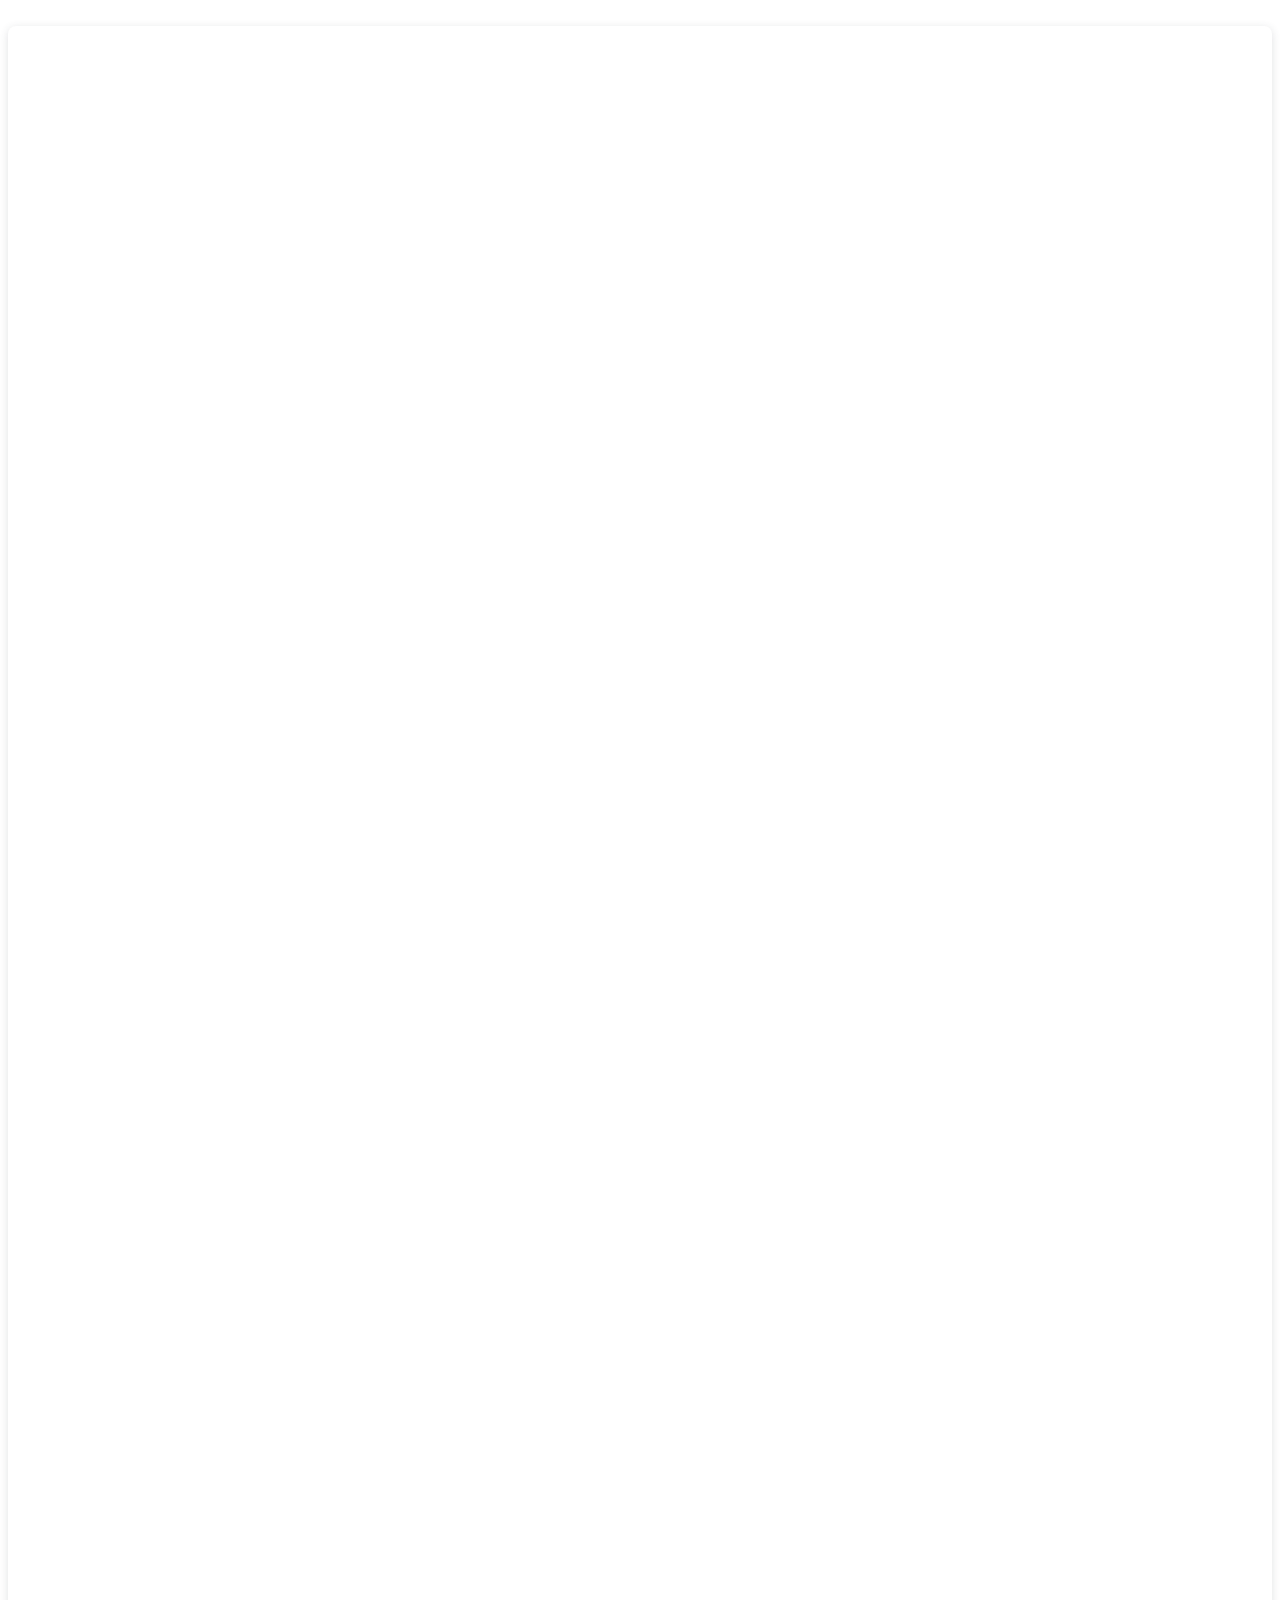
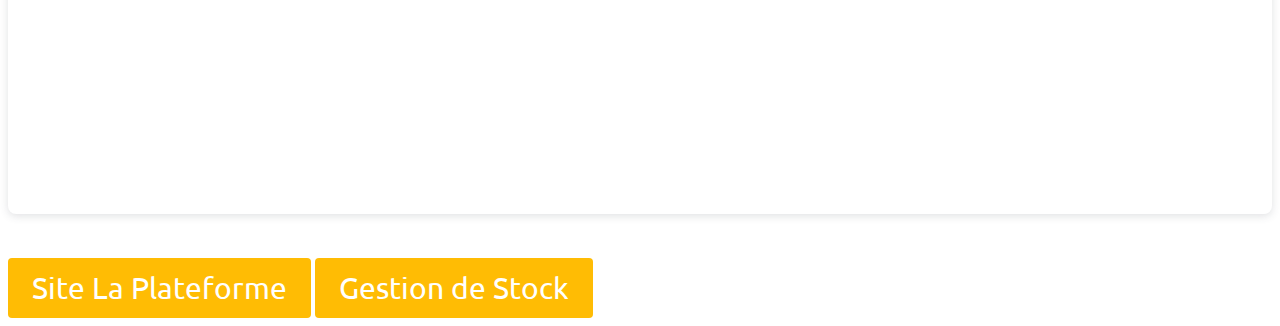
==== commit 4fe64243: "commit CV papier" ====
--- a/index.html
+++ b/index.html
@@ -10,8 +10,19 @@
 </head>
 <body>
 
-
-    <main>
+    <div style="position: relative; width: 100%; height: 0; padding-top: 141.4286%;
+ padding-bottom: 0; box-shadow: 0 2px 8px 0 rgba(63,69,81,0.16); margin-top: 1.6em; margin-bottom: 0.9em; overflow: hidden;
+ border-radius: 8px; will-change: transform;">
+  <iframe loading="lazy" style="position: absolute; width: 100%; height: 100%; top: 0; left: 0; border: none; padding: 0;margin: 0;"
+    src="https:&#x2F;&#x2F;www.canva.com&#x2F;design&#x2F;DAFhAZo2wIY&#x2F;view?embed" allowfullscreen="allowfullscreen" allow="fullscreen">
+  </iframe>
+</div>
+<a href="https:&#x2F;&#x2F;www.canva.com&#x2F;design&#x2F;DAFhAZo2wIY&#x2F;view?utm_content=DAFhAZo2wIY&amp;utm_campaign=designshare&amp;utm_medium=embeds&amp;utm_source=link" target="_blank" rel="noopener">
+    <a target="_blank" href="site-la-plateforme/accueil.html" class="button1">Site La Plateforme</a>
+    
+    <a target="_blank" href="https://github.com/romain-chazaut/gestion_de_stock" class="button1">Gestion de Stock</a>
+
+    <!-- <main>
         <section class="column-left">
             <div class="photo">
                 <img src="photo-profil.jpg" width="315" height="300" alt="Ma photo de profil">
@@ -166,7 +177,7 @@
         
         
        
-    </main>
+    </main> -->
     
     
 </body>
